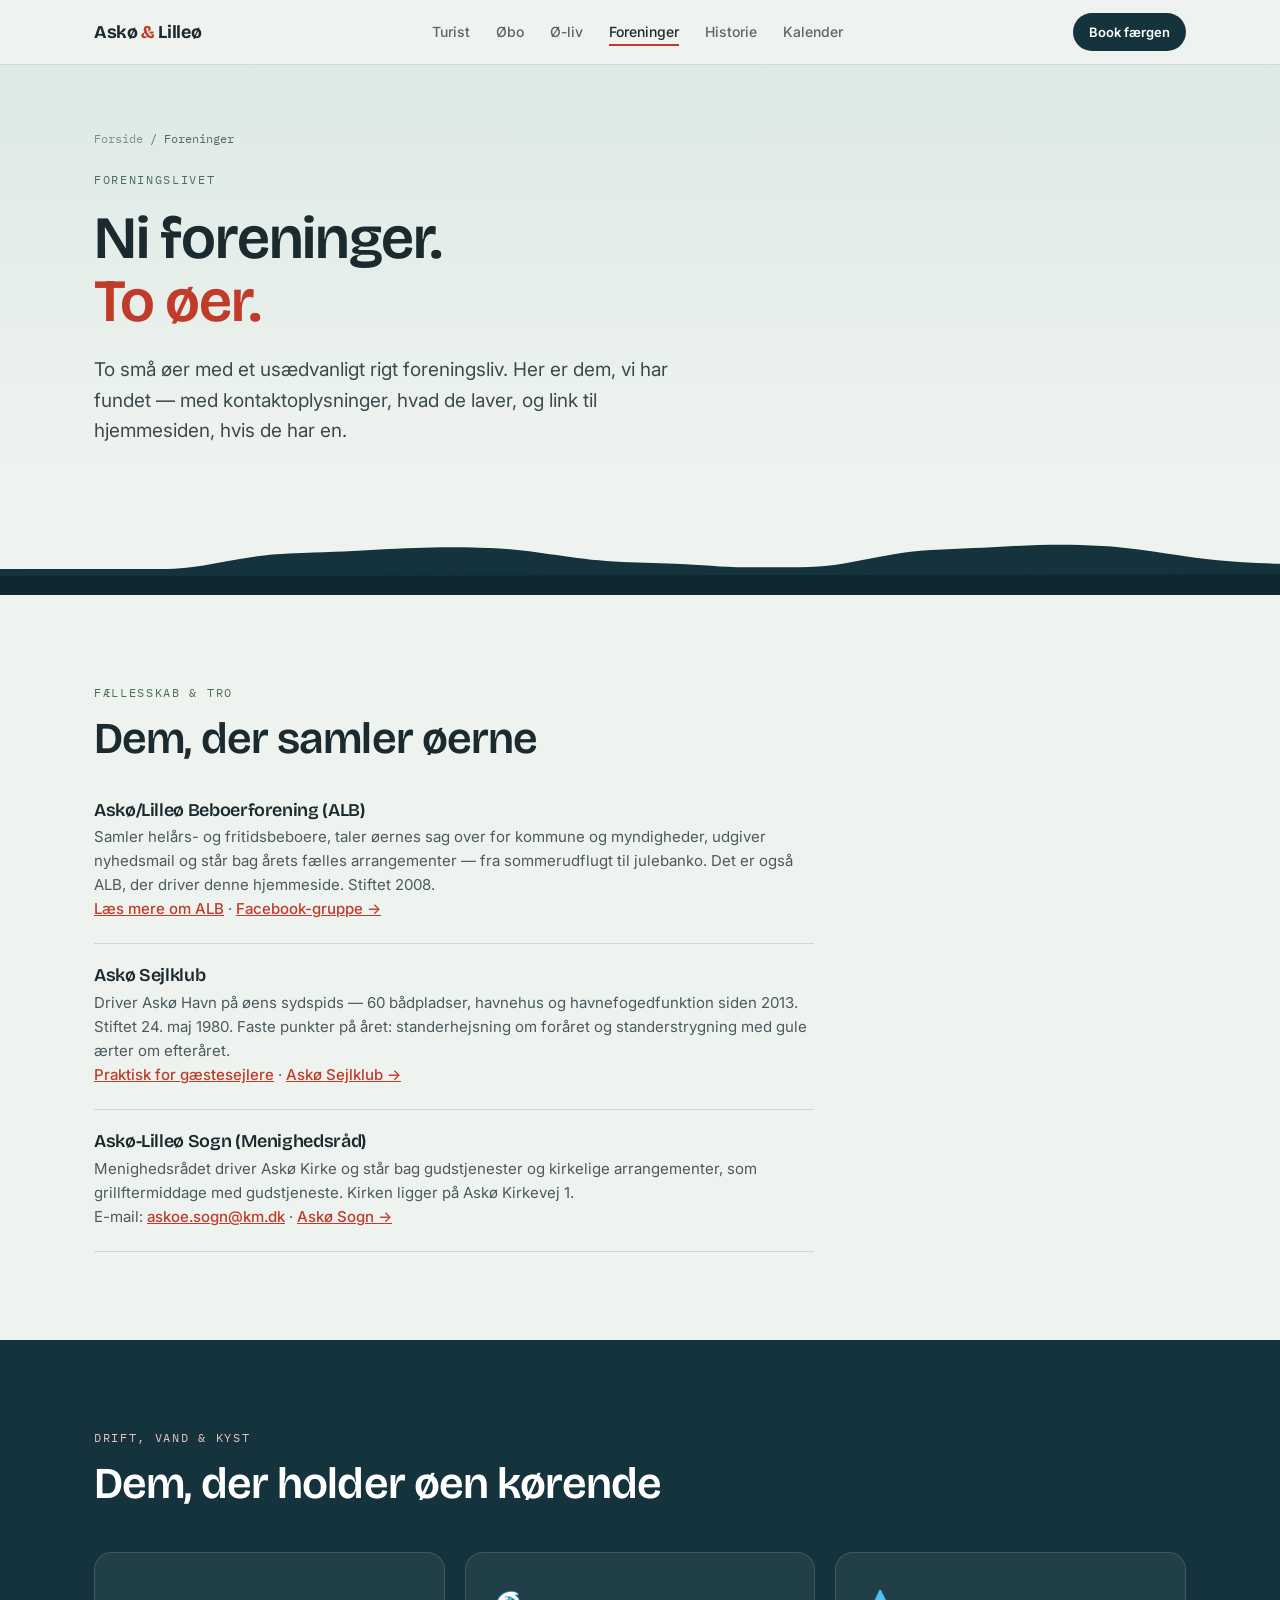
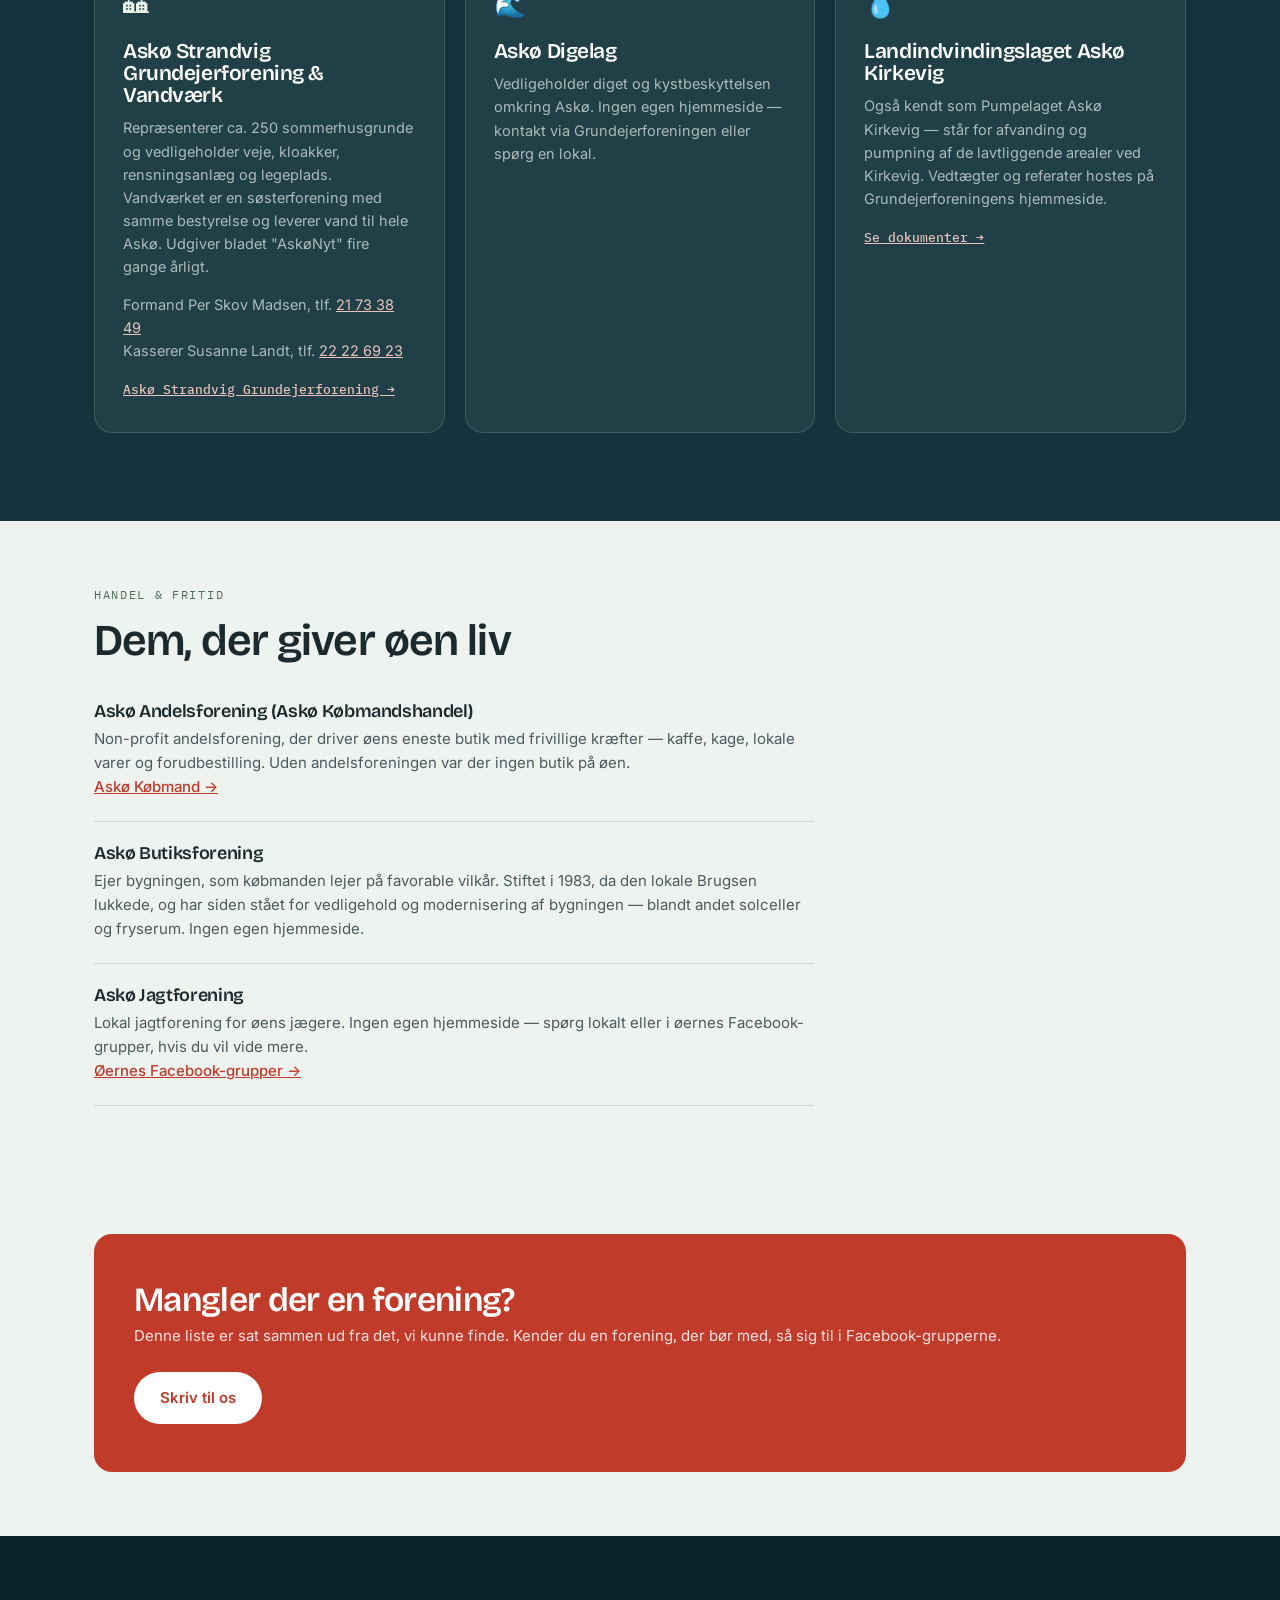
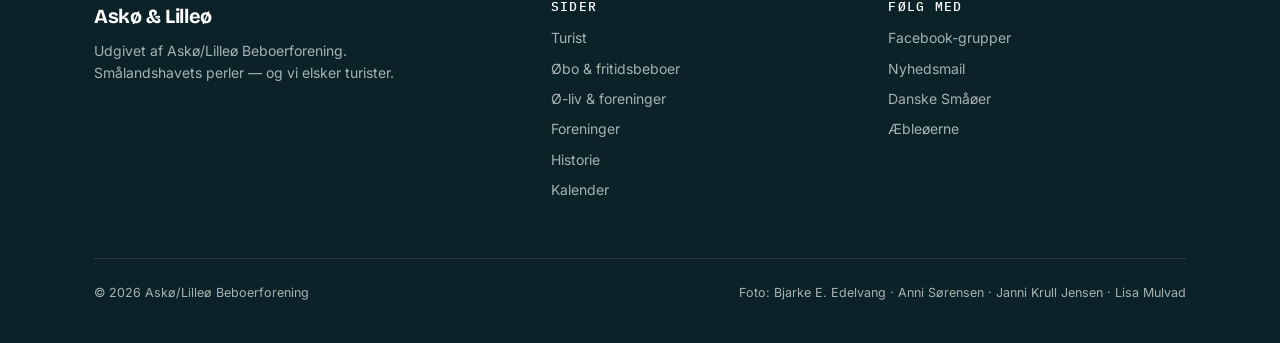
==== foreninger.html @ 1773187e "Tilføj foreningsside med alle øernes foreninger" ====
<!DOCTYPE html>
<html lang="da">
<head>
<meta charset="UTF-8">
<meta name="viewport" content="width=device-width, initial-scale=1.0">
<title>Foreninger — Askø & Lilleø</title>
<meta name="description" content="Alle foreninger på Askø og Lilleø samlet ét sted: beboerforening, sejlklub, grundejerforening, vandværk, menighedsråd, digelag, andelsforening og flere — med kontaktoplysninger og links.">
<link rel="preconnect" href="https://fonts.googleapis.com">
<link href="https://fonts.googleapis.com/css2?family=Bricolage+Grotesque:opsz,wght@12..96,300..800&family=Inter:wght@400;500;600&family=IBM+Plex+Mono:wght@400;500&display=swap" rel="stylesheet">
<link rel="stylesheet" href="styles.css">
</head>
<body>

<nav class="top">
  <div class="wrap nav-inner">
    <a class="brand" href="index.html">Askø <span>&</span> Lilleø</a>
    <button class="burger" aria-label="Menu" aria-expanded="false">☰</button>
    <ul class="nav-links">
      <li><a href="turist.html">Turist</a></li>
      <li><a href="oebo.html">Øbo</a></li>
      <li><a href="oe-liv.html">Ø-liv</a></li>
      <li><a href="foreninger.html">Foreninger</a></li>
      <li><a href="historie.html">Historie</a></li>
      <li><a href="kalender.html">Kalender</a></li>
    </ul>
    <a class="nav-cta" href="https://lolland-ferry.teambooking.dk/new-booking?lang=da-DK">Book færgen</a>
  </div>
</nav>

<header class="hero sub">
  <div class="wrap">
    <p class="brod"><a href="index.html">Forside</a> / Foreninger</p>
    <p class="eyebrow">Foreningslivet</p>
    <h1>Ni foreninger.<br><em>To øer.</em></h1>
    <p class="hero-lede">To små øer med et usædvanligt rigt foreningsliv. Her er dem, vi har fundet — med kontaktoplysninger, hvad de laver, og link til hjemmesiden, hvis de har en.</p>
  </div>
  <svg class="horizon" viewBox="0 0 1440 120" preserveAspectRatio="none" aria-hidden="true">
    <path d="M0,90 L180,90 C240,90 260,74 340,72 C420,70 460,64 540,66 C600,67 640,80 700,82 L760,84 C790,85 810,88 840,88 L900,88 C960,88 990,70 1060,68 C1130,66 1170,60 1240,64 C1300,67 1340,82 1440,84 L1440,120 L0,120 Z" fill="#14333C"/>
    <path d="M0,98 L1440,96 L1440,120 L0,120 Z" fill="#0C2229" opacity=".6"/>
  </svg>
</header>

<section>
  <div class="wrap">
    <p class="sek-label reveal">Fællesskab & tro</p>
    <h2 class="reveal">Dem, der samler øerne</h2>
    <div class="info-liste">
      <div class="info-punkt reveal">
        <h3>Askø/Lilleø Beboerforening (ALB)</h3>
        <p>Samler helårs- og fritidsbeboere, taler øernes sag over for kommune og myndigheder, udgiver nyhedsmail og står bag årets fælles arrangementer — fra sommerudflugt til julebanko. Det er også ALB, der driver denne hjemmeside. Stiftet 2008.</p>
        <p><a href="oe-liv.html">Læs mere om ALB</a> · <a href="https://www.facebook.com/groups/41350540776">Facebook-gruppe →</a></p>
      </div>
      <div class="info-punkt reveal">
        <h3>Askø Sejlklub</h3>
        <p>Driver Askø Havn på øens sydspids — 60 bådpladser, havnehus og havnefogedfunktion siden 2013. Stiftet 24. maj 1980. Faste punkter på året: standerhejsning om foråret og standerstrygning med gule ærter om efteråret.</p>
        <p><a href="turist.html#sejlere">Praktisk for gæstesejlere</a> · <a href="https://xn--ask-sejlklub-xjb.dk">Askø Sejlklub →</a></p>
      </div>
      <div class="info-punkt reveal">
        <h3>Askø-Lilleø Sogn (Menighedsråd)</h3>
        <p>Menighedsrådet driver Askø Kirke og står bag gudstjenester og kirkelige arrangementer, som grillftermiddage med gudstjeneste. Kirken ligger på Askø Kirkevej 1.</p>
        <p>E-mail: <a href="mailto:askoe.sogn@km.dk">askoe.sogn@km.dk</a> · <a href="https://sogn.dk/askoe">Askø Sogn →</a></p>
      </div>
    </div>
  </div>
</section>

<section class="moerk">
  <div class="wrap">
    <p class="sek-label reveal">Drift, vand & kyst</p>
    <h2 class="reveal">Dem, der holder øen kørende</h2>
    <div class="grid-3" style="margin-top:44px">
      <div class="kort reveal" style="background:rgba(232,240,236,.06);border-color:rgba(232,240,236,.15)">
        <span class="ikon">🏘</span>
        <h3>Askø Strandvig Grundejerforening & Vandværk</h3>
        <p style="color:rgba(232,240,236,.7)">Repræsenterer ca. 250 sommerhusgrunde og vedligeholder veje, kloakker, rensningsanlæg og legeplads. Vandværket er en søsterforening med samme bestyrelse og leverer vand til hele Askø. Udgiver bladet "AskøNyt" fire gange årligt.</p>
        <p style="color:rgba(232,240,236,.7)">Formand Per Skov Madsen, tlf. <a href="tel:+4521733849" style="color:var(--blomst)">21 73 38 49</a><br>Kasserer Susanne Landt, tlf. <a href="tel:+4522226923" style="color:var(--blomst)">22 22 69 23</a></p>
        <a class="pil" style="color:var(--blomst)" href="http://www.askoe-nyt.dk">Askø Strandvig Grundejerforening →</a>
      </div>
      <div class="kort reveal" style="background:rgba(232,240,236,.06);border-color:rgba(232,240,236,.15)">
        <span class="ikon">🌊</span>
        <h3>Askø Digelag</h3>
        <p style="color:rgba(232,240,236,.7)">Vedligeholder diget og kystbeskyttelsen omkring Askø. Ingen egen hjemmeside — kontakt via Grundejerforeningen eller spørg en lokal.</p>
      </div>
      <div class="kort reveal" style="background:rgba(232,240,236,.06);border-color:rgba(232,240,236,.15)">
        <span class="ikon">💧</span>
        <h3>Landindvindingslaget Askø Kirkevig</h3>
        <p style="color:rgba(232,240,236,.7)">Også kendt som Pumpelaget Askø Kirkevig — står for afvanding og pumpning af de lavtliggende arealer ved Kirkevig. Vedtægter og referater hostes på Grundejerforeningens hjemmeside.</p>
        <a class="pil" style="color:var(--blomst)" href="http://www.askoe-nyt.dk/landindvindingslaget-ask%C3%B8-kirkevig">Se dokumenter →</a>
      </div>
    </div>
  </div>
</section>

<section class="tight">
  <div class="wrap">
    <p class="sek-label reveal">Handel & fritid</p>
    <h2 class="reveal">Dem, der giver øen liv</h2>
    <div class="info-liste">
      <div class="info-punkt reveal">
        <h3>Askø Andelsforening (Askø Købmandshandel)</h3>
        <p>Non-profit andelsforening, der driver øens eneste butik med frivillige kræfter — kaffe, kage, lokale varer og forudbestilling. Uden andelsforeningen var der ingen butik på øen.</p>
        <p><a href="http://www.askoe-koebmand.dk">Askø Købmand →</a></p>
      </div>
      <div class="info-punkt reveal">
        <h3>Askø Butiksforening</h3>
        <p>Ejer bygningen, som købmanden lejer på favorable vilkår. Stiftet i 1983, da den lokale Brugsen lukkede, og har siden stået for vedligehold og modernisering af bygningen — blandt andet solceller og fryserum. Ingen egen hjemmeside.</p>
      </div>
      <div class="info-punkt reveal">
        <h3>Askø Jagtforening</h3>
        <p>Lokal jagtforening for øens jægere. Ingen egen hjemmeside — spørg lokalt eller i øernes Facebook-grupper, hvis du vil vide mere.</p>
        <p><a href="oe-liv.html#facebook">Øernes Facebook-grupper →</a></p>
      </div>
    </div>
  </div>
</section>

<section class="tight">
  <div class="wrap reveal">
    <div class="cta-banner">
      <div>
        <h2>Mangler der en forening?</h2>
        <p>Denne liste er sat sammen ud fra det, vi kunne finde. Kender du en forening, der bør med, så sig til i Facebook-grupperne.</p>
      </div>
      <a class="btn" href="oe-liv.html#facebook">Skriv til os</a>
    </div>
  </div>
</section>

<footer>
  <div class="wrap">
    <div class="foot-grid">
      <div>
        <a class="brand" href="index.html">Askø & Lilleø</a>
        <p>Udgivet af Askø/Lilleø Beboerforening.<br>Smålandshavets perler — og vi elsker turister.</p>
      </div>
      <div>
        <h4>Sider</h4>
        <ul>
          <li><a href="turist.html">Turist</a></li>
          <li><a href="oebo.html">Øbo & fritidsbeboer</a></li>
          <li><a href="oe-liv.html">Ø-liv & foreninger</a></li>
          <li><a href="foreninger.html">Foreninger</a></li>
          <li><a href="historie.html">Historie</a></li>
          <li><a href="kalender.html">Kalender</a></li>
        </ul>
      </div>
      <div>
        <h4>Følg med</h4>
        <ul>
          <li><a href="oe-liv.html#facebook">Facebook-grupper</a></li>
          <li><a href="oebo.html#nyhedsmail">Nyhedsmail</a></li>
          <li><a href="https://danske-smaaoer.dk">Danske Småøer</a></li>
          <li><a href="https://æbleøerne.dk">Æbleøerne</a></li>
        </ul>
      </div>
    </div>
    <div class="foot-bund">
      <span>© 2026 Askø/Lilleø Beboerforening</span>
      <span>Foto: Bjarke E. Edelvang · Anni Sørensen · Janni Krull Jensen · Lisa Mulvad</span>
    </div>
  </div>
</footer>

<script src="script.js"></script>
</body>
</html>
---- styles.css ----
:root{
  --hav:#14333C;
  --hav-dyb:#0C2229;
  --soeglas:#EFF3F0;
  --skum:#FFFFFF;
  --aeble:#C13B2A;
  --aeble-moerk:#A5301F;
  --blomst:#E9C3BC;
  --tang:#4E6E5D;
  --blaek:#1B2A2E;
  --graa:#4A5A5E;
  --linje:rgba(20,51,60,.14);
  --maxw:1140px;
  --radius:18px;
}
*{margin:0;padding:0;box-sizing:border-box}
html{scroll-behavior:smooth}
@media (prefers-reduced-motion: reduce){
  html{scroll-behavior:auto}
  *,*::before,*::after{animation:none!important;transition:none!important}
  .reveal{opacity:1!important;transform:none!important}
}
body{
  font-family:'Inter',system-ui,sans-serif;
  color:var(--blaek);
  background:var(--soeglas);
  line-height:1.6;
  font-size:16px;
  -webkit-font-smoothing:antialiased;
}
h1,h2,h3,h4{font-family:'Bricolage Grotesque',sans-serif;line-height:1.05;font-weight:600;letter-spacing:-.02em}
.mono{font-family:'IBM Plex Mono',monospace}
.wrap{max-width:var(--maxw);margin:0 auto;padding:0 24px}
a{color:inherit}
img{max-width:100%;display:block}

/* ---------- Scroll reveal ---------- */
.reveal{opacity:0;transform:translateY(18px);transition:opacity .6s ease,transform .6s ease}
.reveal.vist{opacity:1;transform:none}

/* ---------- NAV ---------- */
nav.top{
  position:sticky;top:0;z-index:50;
  background:rgba(239,243,240,.86);backdrop-filter:blur(12px);
  border-bottom:1px solid var(--linje);
}
.nav-inner{display:flex;align-items:center;justify-content:space-between;height:64px;gap:16px}
.brand{font-family:'Bricolage Grotesque';font-weight:700;font-size:18px;letter-spacing:-.02em;text-decoration:none;white-space:nowrap}
.brand span{color:var(--aeble)}
.nav-links{display:flex;gap:26px;list-style:none;font-size:14px;font-weight:500}
.nav-links a{text-decoration:none;opacity:.7;transition:opacity .15s;padding:4px 0;border-bottom:2px solid transparent}
.nav-links a:hover,.nav-links a:focus-visible{opacity:1}
.nav-links a.aktiv{opacity:1;border-bottom-color:var(--aeble)}
.nav-cta{
  font-size:13px;font-weight:600;text-decoration:none;white-space:nowrap;
  background:var(--hav);color:var(--skum);
  padding:9px 16px;border-radius:999px;transition:background .15s;
}
.nav-cta:hover{background:var(--hav-dyb)}
.burger{display:none;background:none;border:none;font-size:24px;cursor:pointer;color:var(--hav)}
@media(max-width:820px){
  .nav-links{
    display:none;position:absolute;top:64px;left:0;right:0;
    background:var(--soeglas);border-bottom:1px solid var(--linje);
    flex-direction:column;gap:0;padding:8px 24px 16px;
  }
  .nav-links.aaben{display:flex}
  .nav-links li{padding:10px 0}
  .burger{display:block}
}

/* ---------- HERO (fælles) ---------- */
header.hero{
  background:linear-gradient(180deg,#DCE9E4 0%, var(--soeglas) 75%);
  padding:80px 0 0;
  overflow:hidden;
  position:relative;
}
.eyebrow{
  font-family:'IBM Plex Mono';font-size:12px;letter-spacing:.14em;
  text-transform:uppercase;color:var(--tang);margin-bottom:18px;
}
h1{font-size:clamp(42px,6.5vw,80px);margin-bottom:22px}
h1 em{font-style:normal;color:var(--aeble)}
.hero-lede{font-size:19px;max-width:48ch;color:#3A4A4E;margin-bottom:34px}
.btn{
  display:inline-block;text-decoration:none;font-weight:600;font-size:15px;
  padding:14px 26px;border-radius:999px;transition:transform .15s, background .15s, color .15s;
}
.btn-primary{background:var(--aeble);color:#fff}
.btn-primary:hover{background:var(--aeble-moerk);transform:translateY(-1px)}
.btn-ghost{border:1.5px solid var(--hav);color:var(--hav)}
.btn-ghost:hover{background:var(--hav);color:#fff}
.hero-actions{display:flex;gap:14px;flex-wrap:wrap;margin-bottom:56px}

/* horisont-signatur */
.horizon{display:block;width:100%;margin-top:-2px}

/* undersider: kompakt hero */
header.hero.sub{padding-top:64px}
header.hero.sub h1{font-size:clamp(36px,5vw,60px)}
header.hero.sub .hero-lede{margin-bottom:44px}
.brod{font-family:'IBM Plex Mono';font-size:12px;color:var(--tang);margin-bottom:22px}
.brod a{text-decoration:none;opacity:.7}
.brod a:hover{opacity:1;text-decoration:underline}

/* ---------- SEKTIONER ---------- */
section{padding:88px 0}
section.tight{padding:64px 0}
.sek-label{
  font-family:'IBM Plex Mono';font-size:12px;letter-spacing:.14em;
  text-transform:uppercase;color:var(--tang);margin-bottom:14px;
}
h2{font-size:clamp(28px,4vw,44px);margin-bottom:16px;max-width:22ch}
.sek-lede{font-size:17px;color:#3A4A4E;max-width:62ch;margin-bottom:44px}

/* Kort-komponenter */
.grid-3{display:grid;grid-template-columns:repeat(3,1fr);gap:20px}
.grid-2{display:grid;grid-template-columns:repeat(2,1fr);gap:20px}
.grid-4{display:grid;grid-template-columns:repeat(4,1fr);gap:16px}
@media(max-width:900px){.grid-4{grid-template-columns:repeat(2,1fr)}.grid-3{grid-template-columns:1fr}.grid-2{grid-template-columns:1fr}}
@media(max-width:520px){.grid-4{grid-template-columns:1fr}}

.kort{
  background:var(--skum);border:1px solid var(--linje);border-radius:var(--radius);
  padding:30px 28px;text-decoration:none;display:block;
  transition:transform .18s, box-shadow .18s, border-color .18s;
}
a.kort:hover{transform:translateY(-4px);box-shadow:0 16px 40px rgba(20,51,60,.10);border-color:rgba(20,51,60,.25)}
.kort .ikon{font-size:26px;margin-bottom:16px;display:block}
.kort h3{font-size:21px;margin-bottom:10px}
.kort p{font-size:14.5px;color:var(--graa);margin-bottom:14px}
.kort .pil{font-family:'IBM Plex Mono';font-size:13px;color:var(--aeble);font-weight:500}

.p-kort{
  background:var(--skum);border:1px solid var(--linje);border-radius:14px;
  padding:22px 20px;text-decoration:none;transition:border-color .15s;display:block;
}
.p-kort:hover{border-color:var(--hav)}
.p-kort .mono{font-size:11px;letter-spacing:.12em;text-transform:uppercase;color:var(--tang);display:block;margin-bottom:8px}
.p-kort strong{font-size:15px;display:block;margin-bottom:4px;font-family:'Bricolage Grotesque'}
.p-kort span{font-size:13px;color:#5A6A6E}

/* Mørk sektion */
.moerk{background:var(--hav);color:#E8F0EC}
.moerk .sek-label{color:var(--blomst)}
.moerk h2,.moerk h3{color:#fff}
.moerk .sek-lede{color:rgba(232,240,236,.75)}

/* Årstider */
.aarstider{display:grid;grid-template-columns:repeat(4,1fr);gap:1px;background:rgba(232,240,236,.15);border-radius:16px;overflow:hidden}
.aarstid{background:var(--hav);padding:30px 24px}
.aarstid .mono{font-size:12px;letter-spacing:.12em;text-transform:uppercase;color:var(--blomst);display:block;margin-bottom:12px}
.aarstid h3{font-size:19px;margin-bottom:8px}
.aarstid p{font-size:14px;color:rgba(232,240,236,.7)}
@media(max-width:860px){.aarstider{grid-template-columns:repeat(2,1fr)}}
@media(max-width:520px){.aarstider{grid-template-columns:1fr}}

/* Færgetavle */
.ferry-board{
  background:var(--hav);color:#E8F0EC;border-radius:16px;
  padding:26px 26px 30px;box-shadow:0 20px 60px rgba(12,34,41,.25);
}
.ferry-board h3{font-size:13px;letter-spacing:.12em;text-transform:uppercase;font-family:'IBM Plex Mono';font-weight:500;opacity:.7;margin-bottom:16px;color:#E8F0EC}
.ferry-row{
  display:flex;justify-content:space-between;align-items:baseline;
  padding:10px 0;border-bottom:1px dashed rgba(232,240,236,.2);
  font-family:'IBM Plex Mono';font-size:14px;
}
.ferry-row:last-of-type{border-bottom:none}
.ferry-row .tid{font-size:17px;font-weight:500}
.ferry-note{font-size:12px;opacity:.55;margin-top:14px;font-family:'Inter'}
.ferry-board a.book{
  display:block;text-align:center;margin-top:18px;text-decoration:none;
  background:#E8F0EC;color:var(--hav);font-weight:600;font-size:14px;
  padding:12px;border-radius:10px;transition:background .15s;
}
.ferry-board a.book:hover{background:#fff}

/* Tidslinje (dagsprogram / historie) */
.tidslinje{border-left:2px solid var(--linje);margin-left:8px;padding-left:32px;max-width:640px}
.stop{position:relative;padding-bottom:36px}
.stop:last-child{padding-bottom:0}
.stop::before{
  content:"";position:absolute;left:-40px;top:6px;width:14px;height:14px;
  border-radius:50%;background:var(--soeglas);border:3px solid var(--aeble);
}
.stop .klok{font-family:'IBM Plex Mono';font-size:13px;color:var(--aeble);font-weight:500;display:block;margin-bottom:4px}
.stop h3{font-size:20px;margin-bottom:6px}
.stop p{font-size:15px;color:var(--graa);max-width:52ch}

/* Events */
.events{border-top:1px solid var(--linje)}
.event{
  display:grid;grid-template-columns:130px 1fr auto;gap:24px;align-items:baseline;
  padding:22px 0;border-bottom:1px solid var(--linje);
}
.event .dato{font-family:'IBM Plex Mono';font-size:14px;color:var(--aeble);font-weight:500}
.event h3{font-size:19px}
.event p{font-size:14px;color:#5A6A6E;margin-top:2px}
.event .sted{font-family:'IBM Plex Mono';font-size:12px;color:var(--tang);white-space:nowrap}
@media(max-width:640px){.event{grid-template-columns:1fr;gap:6px}.event .sted{display:none}}
.maaned-label{font-family:'IBM Plex Mono';font-size:12px;letter-spacing:.14em;text-transform:uppercase;color:var(--tang);margin:40px 0 4px}
.maaned-label:first-of-type{margin-top:0}

/* FAQ / info-liste */
.info-liste{max-width:720px}
.info-punkt{border-bottom:1px solid var(--linje);padding:22px 0}
.info-punkt h3{font-size:18px;margin-bottom:6px}
.info-punkt p{font-size:15px;color:var(--graa)}
.info-punkt a{color:var(--aeble);font-weight:500}

/* Kort-iframe */
.kortramme{
  border:1px solid var(--linje);border-radius:var(--radius);overflow:hidden;
  box-shadow:0 16px 50px rgba(20,51,60,.10);
}
.kortramme iframe{display:block;width:100%;height:480px;border:0}
.kort-note{font-size:13px;color:var(--graa);margin-top:12px}
.kort-note a{color:var(--aeble)}

/* Stat-strib */
.stats{display:flex;gap:0;border:1px solid var(--linje);border-radius:var(--radius);overflow:hidden;background:var(--skum);flex-wrap:wrap}
.stat{flex:1;min-width:150px;padding:26px 24px;border-right:1px solid var(--linje)}
.stat:last-child{border-right:none}
.stat .tal{font-family:'Bricolage Grotesque';font-size:32px;font-weight:700;color:var(--hav);display:block;line-height:1}
.stat .tekst{font-size:13px;color:var(--graa);margin-top:6px;display:block}

/* CTA-banner */
.cta-banner{
  background:var(--aeble);color:#fff;border-radius:var(--radius);
  padding:48px 40px;display:flex;align-items:center;justify-content:space-between;gap:24px;flex-wrap:wrap;
}
.cta-banner h2{color:#fff;margin-bottom:6px;font-size:clamp(24px,3vw,34px)}
.cta-banner p{opacity:.85;font-size:15px}
.cta-banner .btn{background:#fff;color:var(--aeble)}
.cta-banner .btn:hover{background:var(--soeglas)}

/* Footer */
footer{background:var(--hav-dyb);color:rgba(232,240,236,.7);padding:64px 0 40px;font-size:14px}
footer .brand{color:#fff;font-size:20px;display:block;margin-bottom:8px}
.foot-grid{display:grid;grid-template-columns:1.4fr 1fr 1fr;gap:40px;margin-bottom:48px}
footer h4{color:#fff;font-size:13px;letter-spacing:.1em;text-transform:uppercase;font-family:'IBM Plex Mono';font-weight:500;margin-bottom:14px}
footer ul{list-style:none}
footer li{margin-bottom:8px}
footer a{text-decoration:none;transition:color .15s}
footer a:hover{color:#fff}
.foot-bund{border-top:1px solid rgba(232,240,236,.12);padding-top:24px;font-size:12.5px;display:flex;justify-content:space-between;flex-wrap:wrap;gap:12px}
@media(max-width:760px){.foot-grid{grid-template-columns:1fr}}

:focus-visible{outline:2px solid var(--aeble);outline-offset:3px;border-radius:4px}

/* ---------- HISTORIE / TIDSLINJE ---------- */
.historie-intro{max-width:62ch}
.aera-label{
  font-family:'IBM Plex Mono';font-size:12px;letter-spacing:.14em;text-transform:uppercase;
  color:var(--tang);margin:56px 0 22px;display:flex;align-items:center;gap:12px;
}
.aera-label:first-of-type{margin-top:0}
.aera-label::after{content:"";flex:1;height:1px;background:var(--linje)}
.moerk .aera-label{color:var(--blomst)}
.moerk .aera-label::after{background:rgba(232,240,236,.18)}

.historie-scroll{position:relative}
.historie-rail{position:absolute;left:8px;top:6px;bottom:6px;width:2px;background:var(--linje);z-index:0}
.historie-rail-fyld{position:absolute;top:0;left:0;width:100%;height:0;background:var(--aeble);transition:height .08s linear}
.moerk .historie-rail{background:rgba(232,240,236,.18)}
.historie-indhold{position:relative;z-index:1}
.historie-indhold .tidslinje{border-left:none}

.aar-stop{position:relative;padding-bottom:40px;max-width:640px}
.aar-stop:last-child{padding-bottom:0}
.aar-stop::before{
  content:"";position:absolute;left:-40px;top:6px;width:14px;height:14px;
  border-radius:50%;background:var(--soeglas);border:3px solid var(--aeble);z-index:2;
}
.moerk .aar-stop::before{background:var(--hav)}
.aar-stop .aar{
  font-family:'IBM Plex Mono';font-size:20px;font-weight:500;color:var(--aeble);
  display:block;margin-bottom:6px;letter-spacing:-.01em;
}
.moerk .aar-stop .aar{color:var(--blomst)}
.aar-stop h3{font-size:20px;margin-bottom:6px}
.aar-stop p{font-size:15px;color:var(--graa);max-width:54ch}
.moerk .aar-stop p{color:rgba(232,240,236,.75)}

.aar-stop.nu{
  background:var(--skum);border:1px solid var(--linje);border-radius:14px;
  padding:24px 24px 24px 32px;margin-left:-32px;
}
.aar-stop.nu::before{left:-8px}
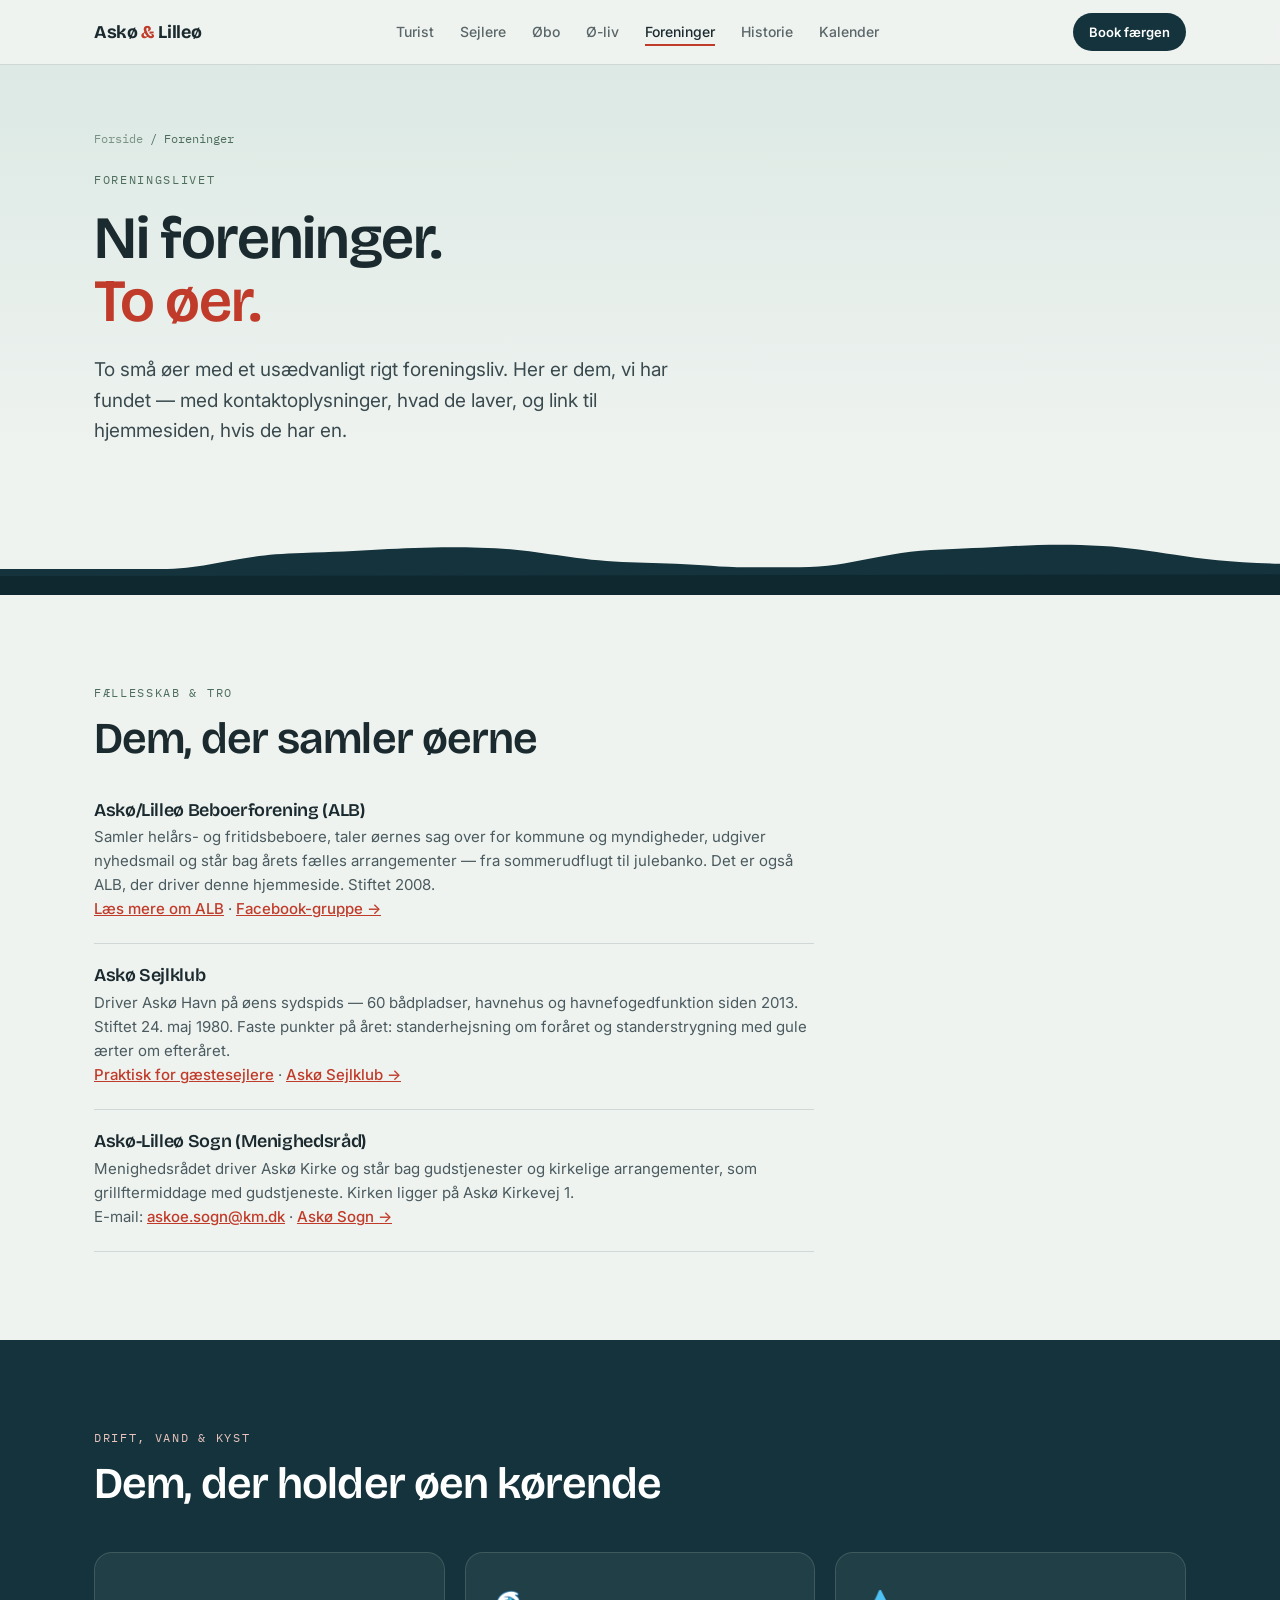
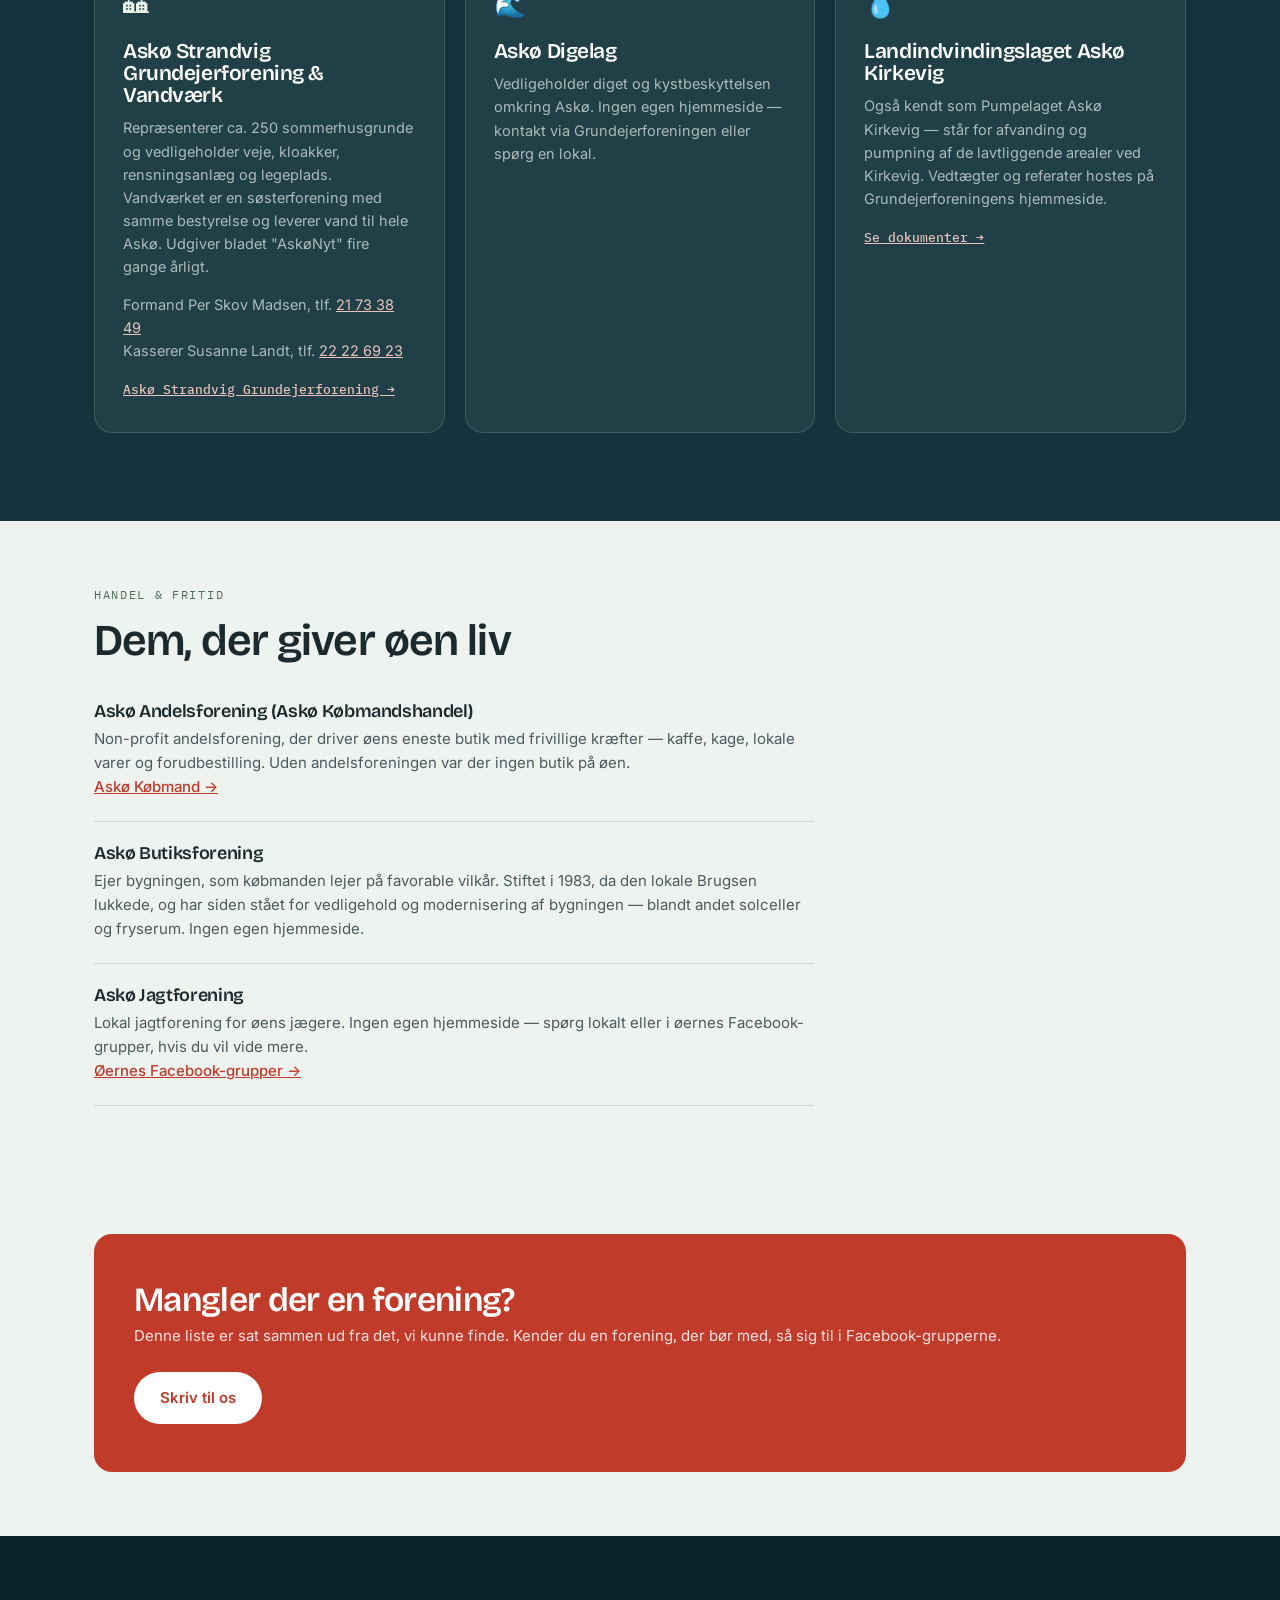
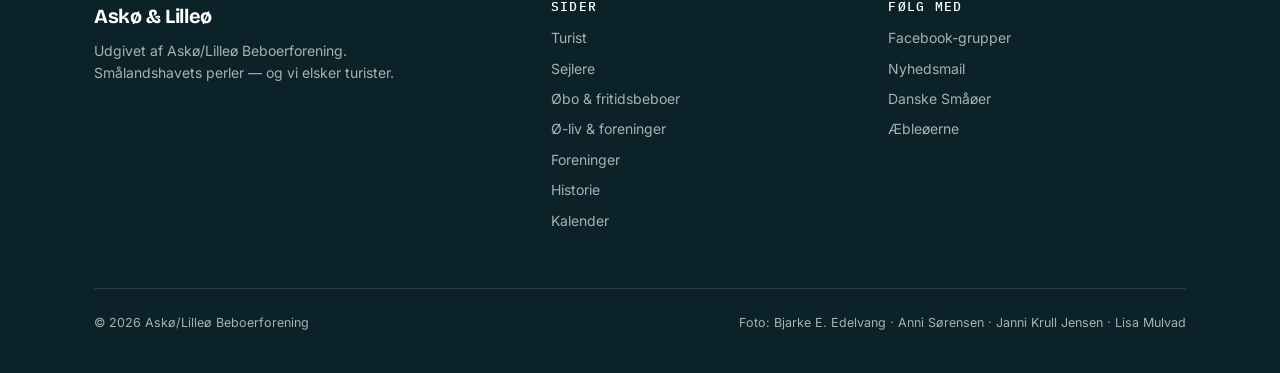
==== commit 02d156a4: "Tilføj dedikeret sejlerside med havnediagram og opdater navigation" ====
--- a/foreninger.html
+++ b/foreninger.html
@@ -17,6 +17,7 @@
     <button class="burger" aria-label="Menu" aria-expanded="false">☰</button>
     <ul class="nav-links">
       <li><a href="turist.html">Turist</a></li>
+      <li><a href="sejlere.html">Sejlere</a></li>
       <li><a href="oebo.html">Øbo</a></li>
       <li><a href="oe-liv.html">Ø-liv</a></li>
       <li><a href="foreninger.html">Foreninger</a></li>
@@ -137,6 +138,7 @@
         <h4>Sider</h4>
         <ul>
           <li><a href="turist.html">Turist</a></li>
+          <li><a href="sejlere.html">Sejlere</a></li>
           <li><a href="oebo.html">Øbo & fritidsbeboer</a></li>
           <li><a href="oe-liv.html">Ø-liv & foreninger</a></li>
           <li><a href="foreninger.html">Foreninger</a></li>
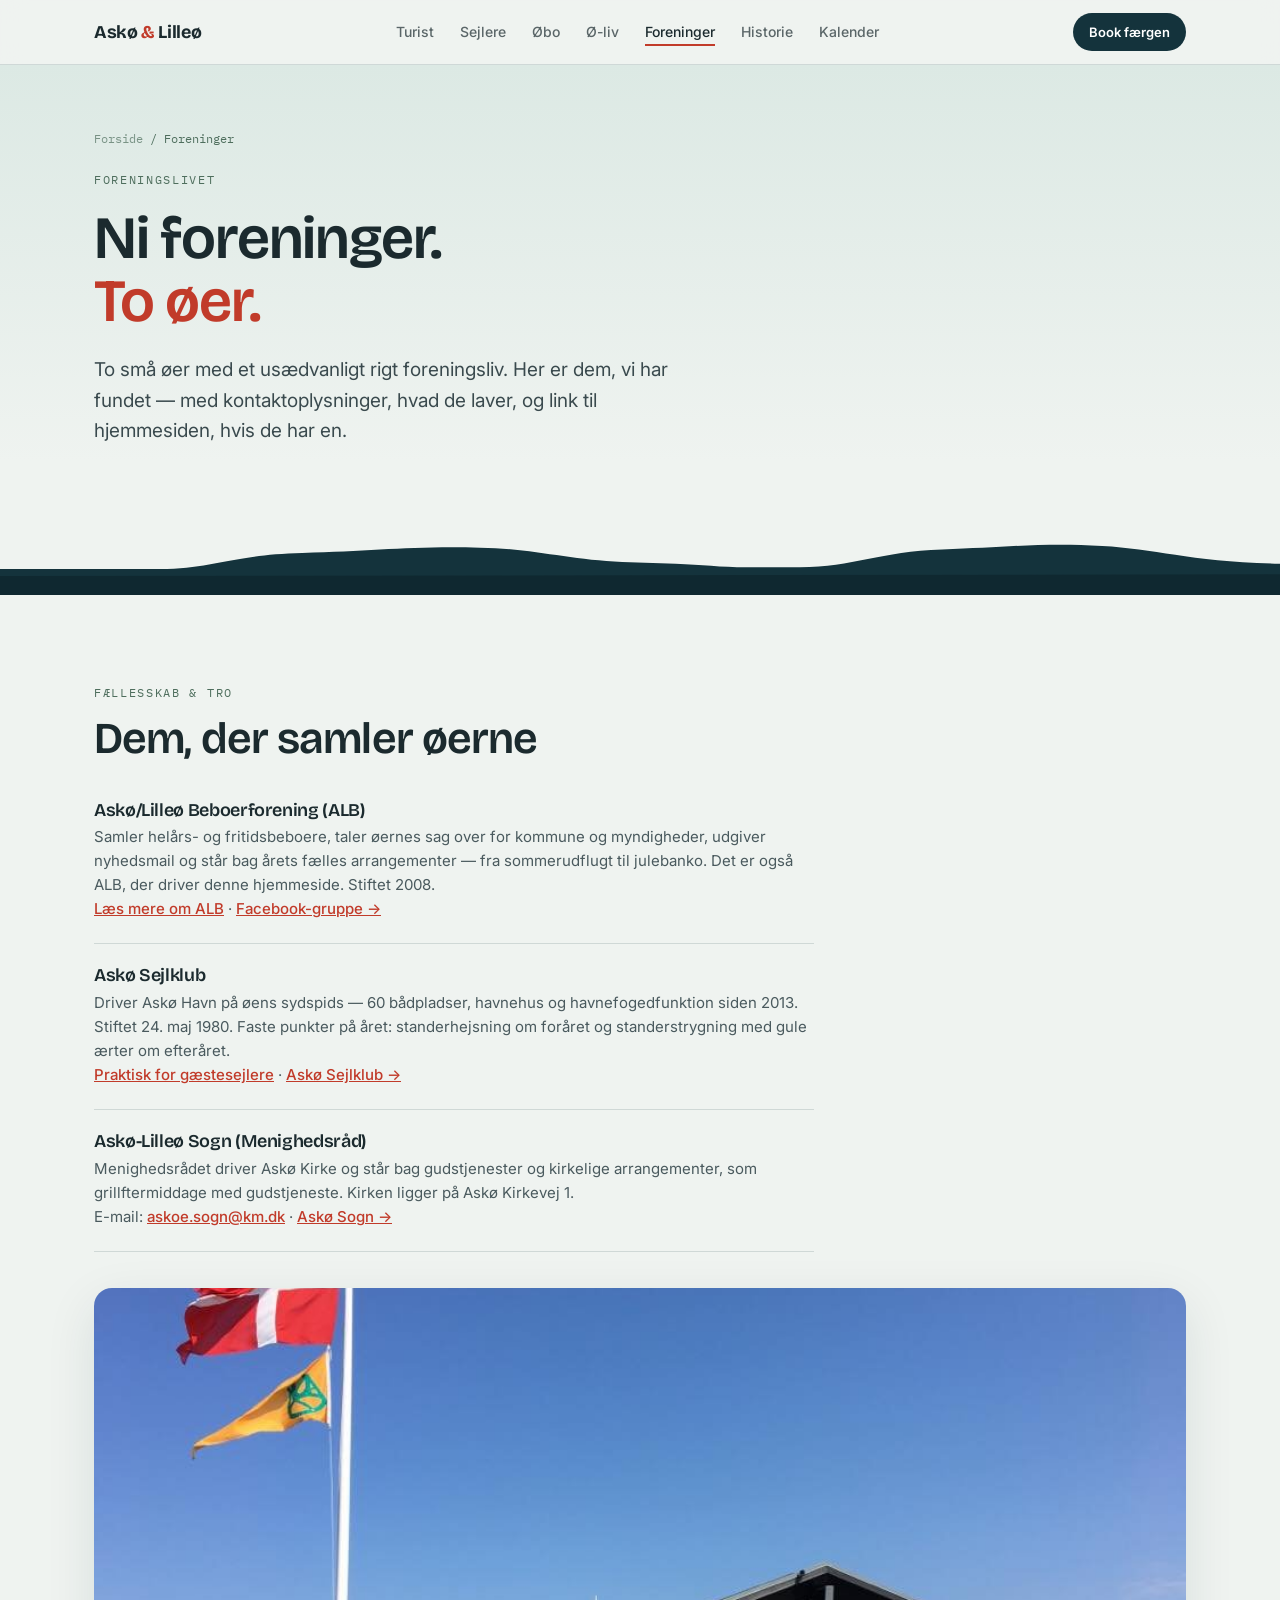
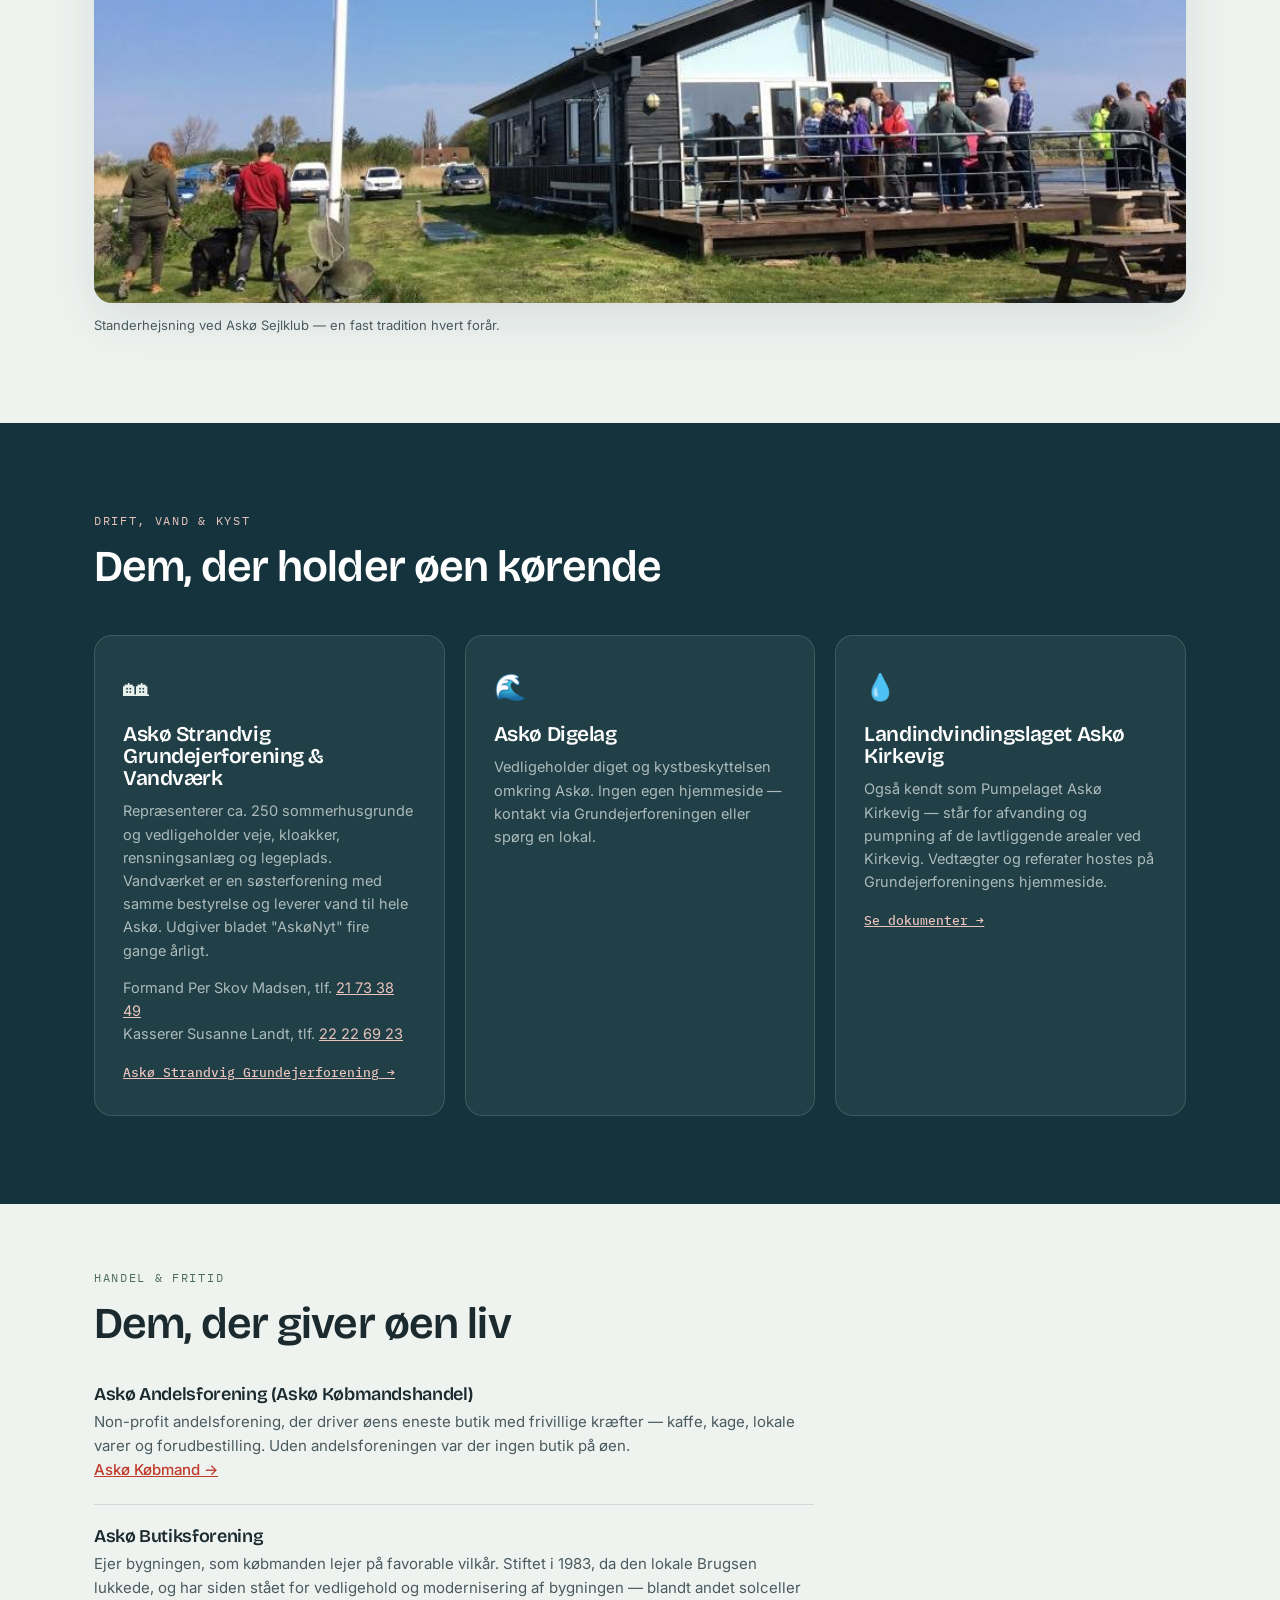
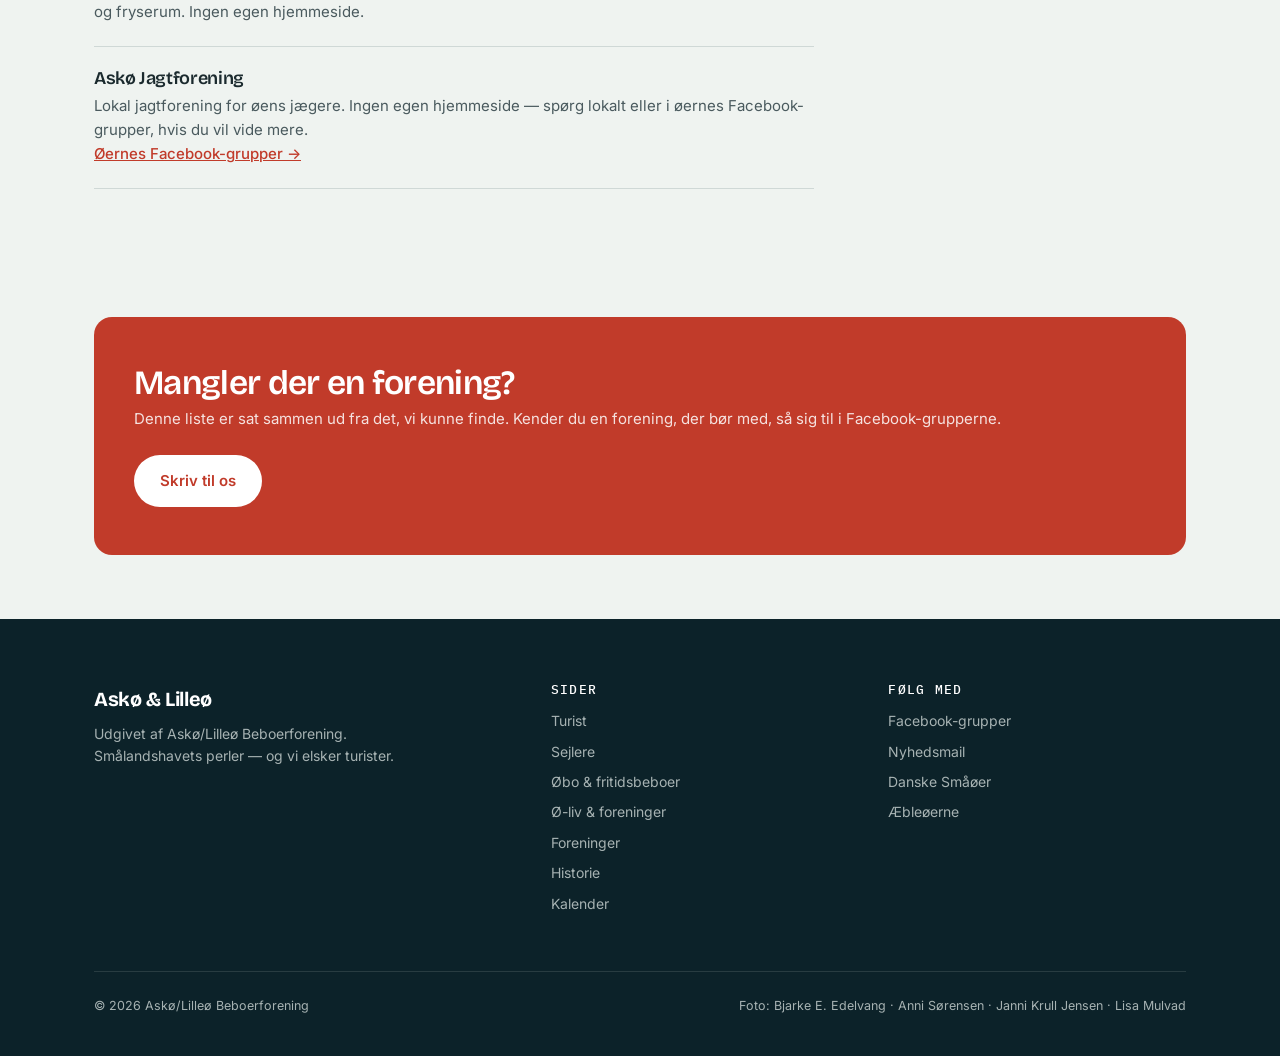
==== commit 8fdee3e9: "Tilføj billeder af havnen og ret forældet link til sejlersiden" ====
--- a/foreninger.html
+++ b/foreninger.html
@@ -54,7 +54,7 @@
       <div class="info-punkt reveal">
         <h3>Askø Sejlklub</h3>
         <p>Driver Askø Havn på øens sydspids — 60 bådpladser, havnehus og havnefogedfunktion siden 2013. Stiftet 24. maj 1980. Faste punkter på året: standerhejsning om foråret og standerstrygning med gule ærter om efteråret.</p>
-        <p><a href="turist.html#sejlere">Praktisk for gæstesejlere</a> · <a href="https://xn--ask-sejlklub-xjb.dk">Askø Sejlklub →</a></p>
+        <p><a href="sejlere.html">Praktisk for gæstesejlere</a> · <a href="https://xn--ask-sejlklub-xjb.dk">Askø Sejlklub →</a></p>
       </div>
       <div class="info-punkt reveal">
         <h3>Askø-Lilleø Sogn (Menighedsråd)</h3>
@@ -62,6 +62,10 @@
         <p>E-mail: <a href="mailto:askoe.sogn@km.dk">askoe.sogn@km.dk</a> · <a href="https://sogn.dk/askoe">Askø Sogn →</a></p>
       </div>
     </div>
+    <div class="foto-ramme reveal" style="margin-top:36px">
+      <img src="images/standerhejsning.jpg" alt="Standerhejsning ved Askø Sejlklub, med flag hejst foran havnehuset" loading="lazy">
+    </div>
+    <p class="foto-tekst reveal">Standerhejsning ved Askø Sejlklub — en fast tradition hvert forår.</p>
   </div>
 </section>
 
--- a/styles.css
+++ b/styles.css
@@ -210,6 +210,16 @@
 .info-punkt p{font-size:15px;color:var(--graa)}
 .info-punkt a{color:var(--aeble);font-weight:500}
 
+/* Foto */
+.foto-ramme{
+  border-radius:var(--radius);overflow:hidden;
+  box-shadow:0 16px 50px rgba(20,51,60,.10);
+  aspect-ratio:16/9;
+}
+.foto-ramme img{width:100%;height:100%;object-fit:cover;display:block}
+.foto-tekst{font-size:13px;color:var(--graa);margin-top:12px}
+.moerk .foto-tekst{color:rgba(232,240,236,.6)}
+
 /* Kort-iframe */
 .kortramme{
   border:1px solid var(--linje);border-radius:var(--radius);overflow:hidden;
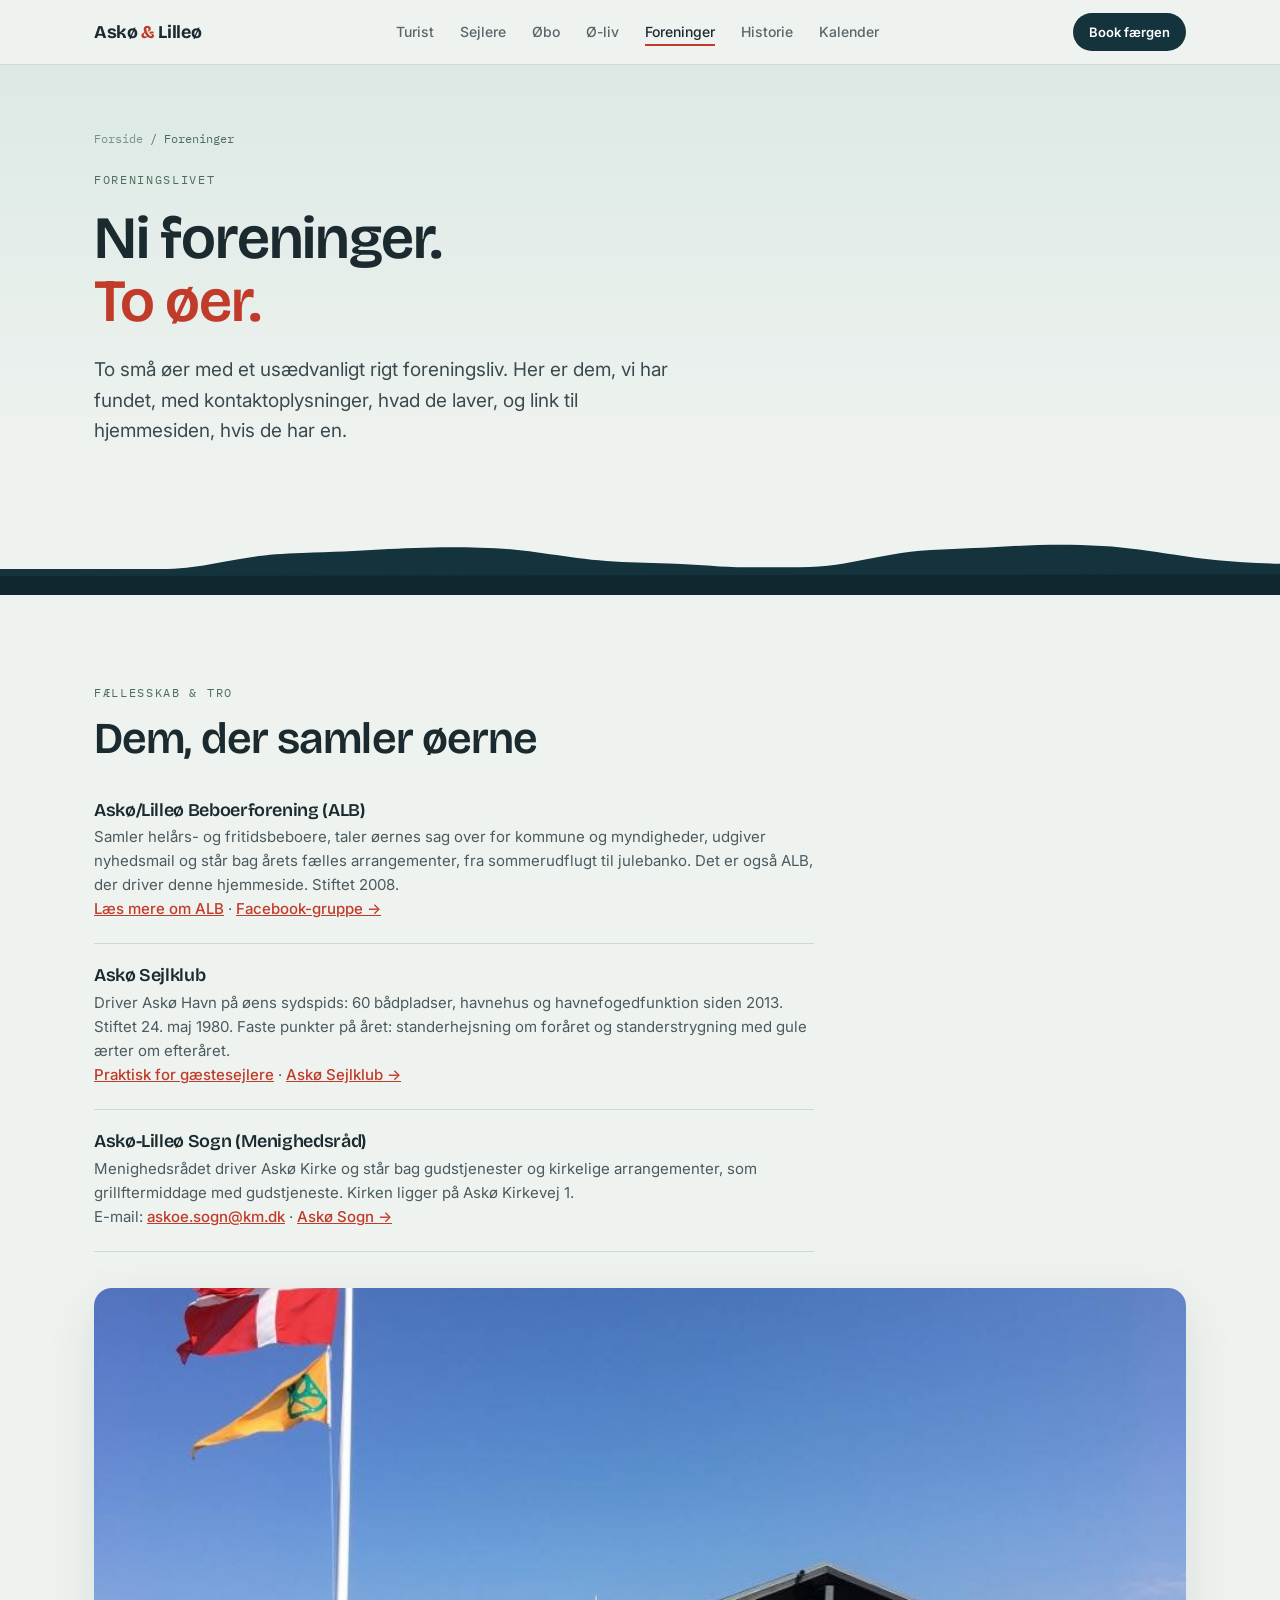
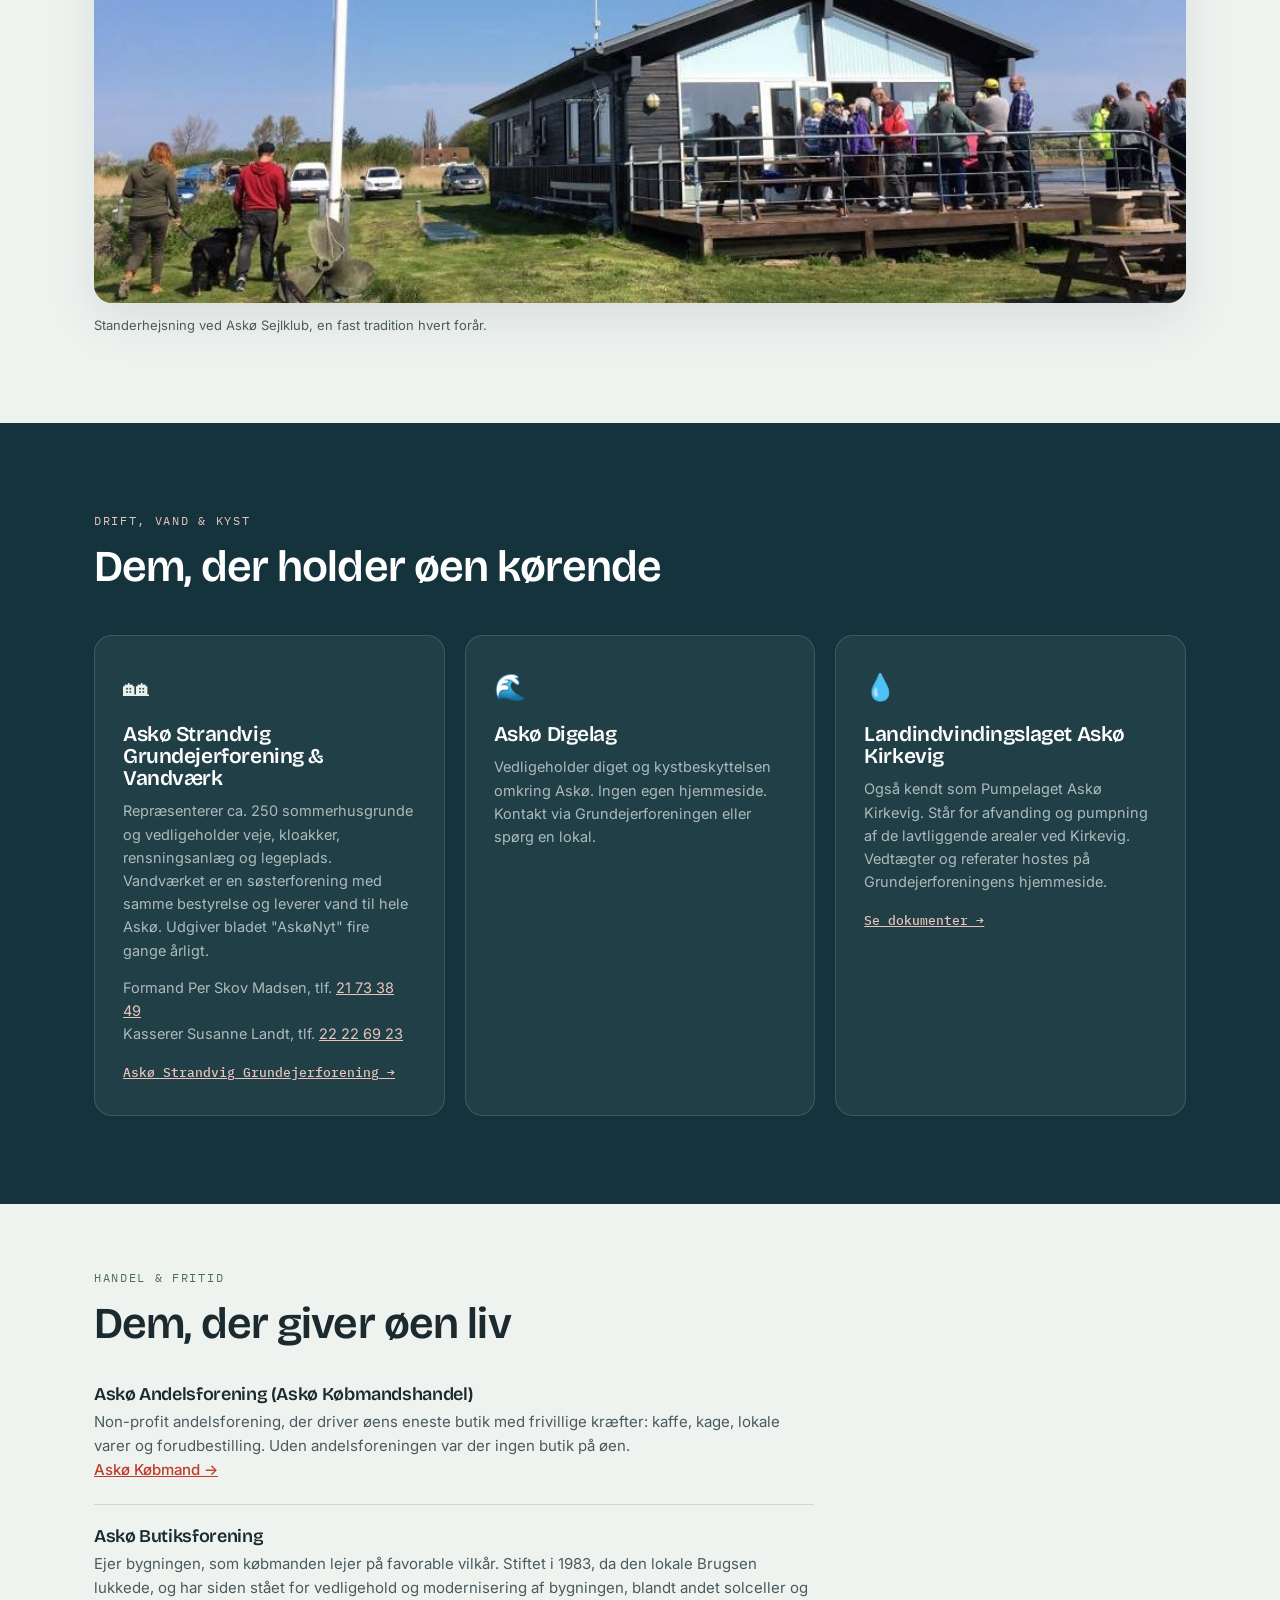
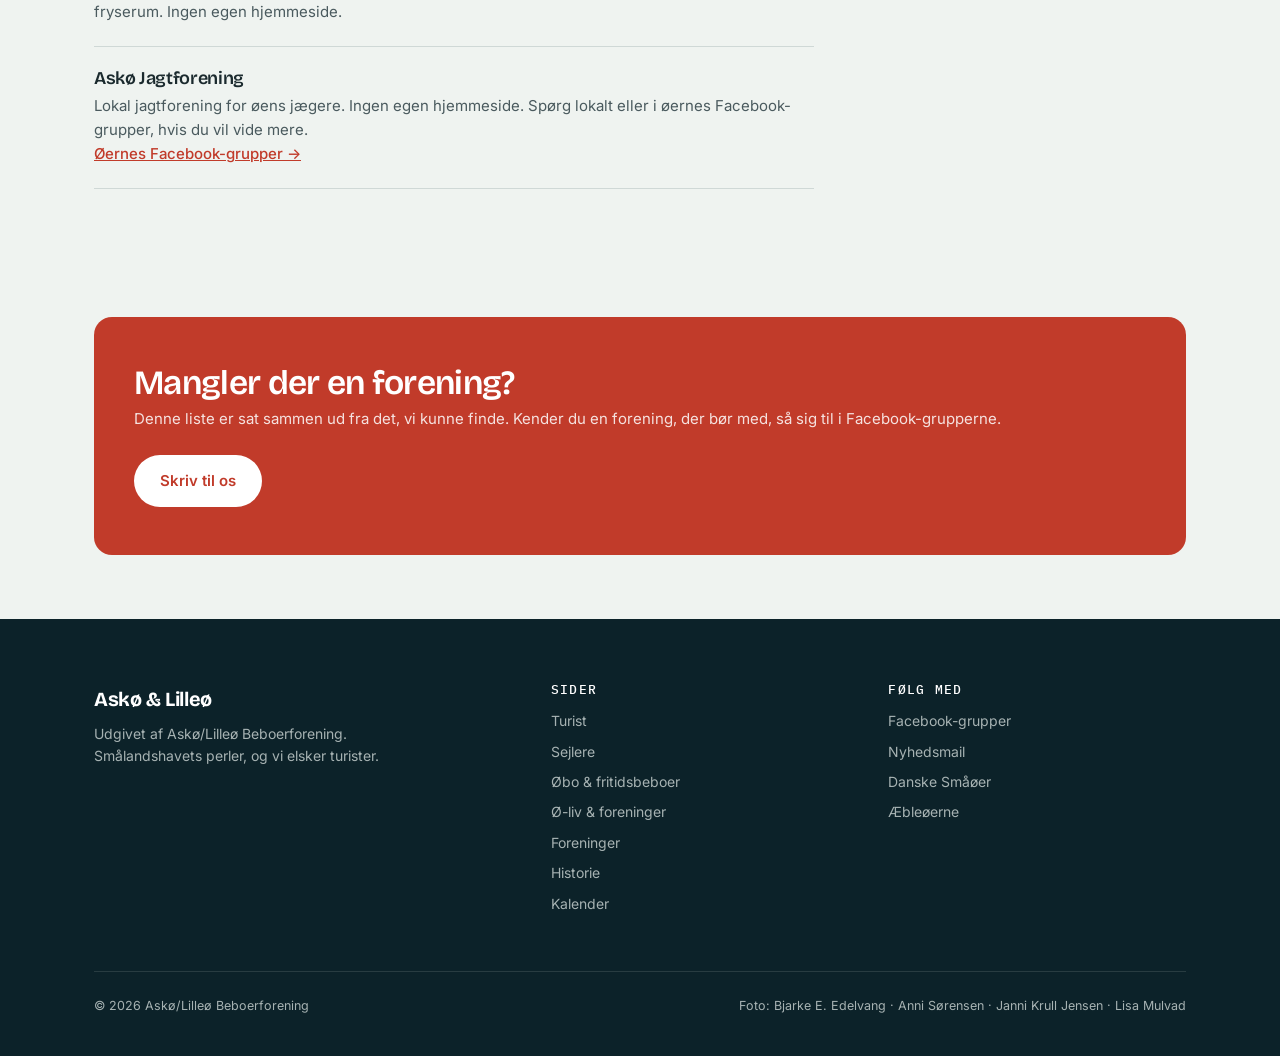
==== commit 95195737: "Ret afgangshavn til Kragenæs og fjern alle tankestreger" ====
--- a/foreninger.html
+++ b/foreninger.html
@@ -3,8 +3,8 @@
 <head>
 <meta charset="UTF-8">
 <meta name="viewport" content="width=device-width, initial-scale=1.0">
-<title>Foreninger — Askø & Lilleø</title>
-<meta name="description" content="Alle foreninger på Askø og Lilleø samlet ét sted: beboerforening, sejlklub, grundejerforening, vandværk, menighedsråd, digelag, andelsforening og flere — med kontaktoplysninger og links.">
+<title>Foreninger · Askø & Lilleø</title>
+<meta name="description" content="Alle foreninger på Askø og Lilleø samlet ét sted: beboerforening, sejlklub, grundejerforening, vandværk, menighedsråd, digelag, andelsforening og flere, med kontaktoplysninger og links.">
 <link rel="preconnect" href="https://fonts.googleapis.com">
 <link href="https://fonts.googleapis.com/css2?family=Bricolage+Grotesque:opsz,wght@12..96,300..800&family=Inter:wght@400;500;600&family=IBM+Plex+Mono:wght@400;500&display=swap" rel="stylesheet">
 <link rel="stylesheet" href="styles.css">
@@ -33,7 +33,7 @@
     <p class="brod"><a href="index.html">Forside</a> / Foreninger</p>
     <p class="eyebrow">Foreningslivet</p>
     <h1>Ni foreninger.<br><em>To øer.</em></h1>
-    <p class="hero-lede">To små øer med et usædvanligt rigt foreningsliv. Her er dem, vi har fundet — med kontaktoplysninger, hvad de laver, og link til hjemmesiden, hvis de har en.</p>
+    <p class="hero-lede">To små øer med et usædvanligt rigt foreningsliv. Her er dem, vi har fundet, med kontaktoplysninger, hvad de laver, og link til hjemmesiden, hvis de har en.</p>
   </div>
   <svg class="horizon" viewBox="0 0 1440 120" preserveAspectRatio="none" aria-hidden="true">
     <path d="M0,90 L180,90 C240,90 260,74 340,72 C420,70 460,64 540,66 C600,67 640,80 700,82 L760,84 C790,85 810,88 840,88 L900,88 C960,88 990,70 1060,68 C1130,66 1170,60 1240,64 C1300,67 1340,82 1440,84 L1440,120 L0,120 Z" fill="#14333C"/>
@@ -48,12 +48,12 @@
     <div class="info-liste">
       <div class="info-punkt reveal">
         <h3>Askø/Lilleø Beboerforening (ALB)</h3>
-        <p>Samler helårs- og fritidsbeboere, taler øernes sag over for kommune og myndigheder, udgiver nyhedsmail og står bag årets fælles arrangementer — fra sommerudflugt til julebanko. Det er også ALB, der driver denne hjemmeside. Stiftet 2008.</p>
+        <p>Samler helårs- og fritidsbeboere, taler øernes sag over for kommune og myndigheder, udgiver nyhedsmail og står bag årets fælles arrangementer, fra sommerudflugt til julebanko. Det er også ALB, der driver denne hjemmeside. Stiftet 2008.</p>
         <p><a href="oe-liv.html">Læs mere om ALB</a> · <a href="https://www.facebook.com/groups/41350540776">Facebook-gruppe →</a></p>
       </div>
       <div class="info-punkt reveal">
         <h3>Askø Sejlklub</h3>
-        <p>Driver Askø Havn på øens sydspids — 60 bådpladser, havnehus og havnefogedfunktion siden 2013. Stiftet 24. maj 1980. Faste punkter på året: standerhejsning om foråret og standerstrygning med gule ærter om efteråret.</p>
+        <p>Driver Askø Havn på øens sydspids: 60 bådpladser, havnehus og havnefogedfunktion siden 2013. Stiftet 24. maj 1980. Faste punkter på året: standerhejsning om foråret og standerstrygning med gule ærter om efteråret.</p>
         <p><a href="sejlere.html">Praktisk for gæstesejlere</a> · <a href="https://xn--ask-sejlklub-xjb.dk">Askø Sejlklub →</a></p>
       </div>
       <div class="info-punkt reveal">
@@ -65,7 +65,7 @@
     <div class="foto-ramme reveal" style="margin-top:36px">
       <img src="images/standerhejsning.jpg" alt="Standerhejsning ved Askø Sejlklub, med flag hejst foran havnehuset" loading="lazy">
     </div>
-    <p class="foto-tekst reveal">Standerhejsning ved Askø Sejlklub — en fast tradition hvert forår.</p>
+    <p class="foto-tekst reveal">Standerhejsning ved Askø Sejlklub, en fast tradition hvert forår.</p>
   </div>
 </section>
 
@@ -84,12 +84,12 @@
       <div class="kort reveal" style="background:rgba(232,240,236,.06);border-color:rgba(232,240,236,.15)">
         <span class="ikon">🌊</span>
         <h3>Askø Digelag</h3>
-        <p style="color:rgba(232,240,236,.7)">Vedligeholder diget og kystbeskyttelsen omkring Askø. Ingen egen hjemmeside — kontakt via Grundejerforeningen eller spørg en lokal.</p>
+        <p style="color:rgba(232,240,236,.7)">Vedligeholder diget og kystbeskyttelsen omkring Askø. Ingen egen hjemmeside. Kontakt via Grundejerforeningen eller spørg en lokal.</p>
       </div>
       <div class="kort reveal" style="background:rgba(232,240,236,.06);border-color:rgba(232,240,236,.15)">
         <span class="ikon">💧</span>
         <h3>Landindvindingslaget Askø Kirkevig</h3>
-        <p style="color:rgba(232,240,236,.7)">Også kendt som Pumpelaget Askø Kirkevig — står for afvanding og pumpning af de lavtliggende arealer ved Kirkevig. Vedtægter og referater hostes på Grundejerforeningens hjemmeside.</p>
+        <p style="color:rgba(232,240,236,.7)">Også kendt som Pumpelaget Askø Kirkevig. Står for afvanding og pumpning af de lavtliggende arealer ved Kirkevig. Vedtægter og referater hostes på Grundejerforeningens hjemmeside.</p>
         <a class="pil" style="color:var(--blomst)" href="http://www.askoe-nyt.dk/landindvindingslaget-ask%C3%B8-kirkevig">Se dokumenter →</a>
       </div>
     </div>
@@ -103,16 +103,16 @@
     <div class="info-liste">
       <div class="info-punkt reveal">
         <h3>Askø Andelsforening (Askø Købmandshandel)</h3>
-        <p>Non-profit andelsforening, der driver øens eneste butik med frivillige kræfter — kaffe, kage, lokale varer og forudbestilling. Uden andelsforeningen var der ingen butik på øen.</p>
+        <p>Non-profit andelsforening, der driver øens eneste butik med frivillige kræfter: kaffe, kage, lokale varer og forudbestilling. Uden andelsforeningen var der ingen butik på øen.</p>
         <p><a href="http://www.askoe-koebmand.dk">Askø Købmand →</a></p>
       </div>
       <div class="info-punkt reveal">
         <h3>Askø Butiksforening</h3>
-        <p>Ejer bygningen, som købmanden lejer på favorable vilkår. Stiftet i 1983, da den lokale Brugsen lukkede, og har siden stået for vedligehold og modernisering af bygningen — blandt andet solceller og fryserum. Ingen egen hjemmeside.</p>
+        <p>Ejer bygningen, som købmanden lejer på favorable vilkår. Stiftet i 1983, da den lokale Brugsen lukkede, og har siden stået for vedligehold og modernisering af bygningen, blandt andet solceller og fryserum. Ingen egen hjemmeside.</p>
       </div>
       <div class="info-punkt reveal">
         <h3>Askø Jagtforening</h3>
-        <p>Lokal jagtforening for øens jægere. Ingen egen hjemmeside — spørg lokalt eller i øernes Facebook-grupper, hvis du vil vide mere.</p>
+        <p>Lokal jagtforening for øens jægere. Ingen egen hjemmeside. Spørg lokalt eller i øernes Facebook-grupper, hvis du vil vide mere.</p>
         <p><a href="oe-liv.html#facebook">Øernes Facebook-grupper →</a></p>
       </div>
     </div>
@@ -136,7 +136,7 @@
     <div class="foot-grid">
       <div>
         <a class="brand" href="index.html">Askø & Lilleø</a>
-        <p>Udgivet af Askø/Lilleø Beboerforening.<br>Smålandshavets perler — og vi elsker turister.</p>
+        <p>Udgivet af Askø/Lilleø Beboerforening.<br>Smålandshavets perler, og vi elsker turister.</p>
       </div>
       <div>
         <h4>Sider</h4>
--- a/styles.css
+++ b/styles.css
@@ -220,6 +220,19 @@
 .foto-tekst{font-size:13px;color:var(--graa);margin-top:12px}
 .moerk .foto-tekst{color:rgba(232,240,236,.6)}
 
+.foto-annoteret{position:relative;border-radius:var(--radius);overflow:hidden;box-shadow:0 16px 50px rgba(20,51,60,.10);line-height:0}
+.foto-annoteret img{width:100%;display:block}
+.foto-tag{
+  position:absolute;transform:translate(-50%,-50%);
+  display:flex;align-items:center;gap:6px;
+  background:rgba(12,34,41,.82);backdrop-filter:blur(2px);
+  color:#fff;font-family:'IBM Plex Mono',monospace;font-size:12px;font-weight:500;
+  padding:6px 12px 6px 10px;border-radius:999px;white-space:nowrap;
+  box-shadow:0 4px 14px rgba(0,0,0,.25);line-height:1.2;
+}
+.foto-tag::before{content:"";width:7px;height:7px;border-radius:50%;background:var(--aeble);flex:none}
+@media(max-width:640px){.foto-tag{font-size:10px;padding:5px 9px 5px 7px}.foto-tag::before{width:5px;height:5px}}
+
 /* Kort-iframe */
 .kortramme{
   border:1px solid var(--linje);border-radius:var(--radius);overflow:hidden;
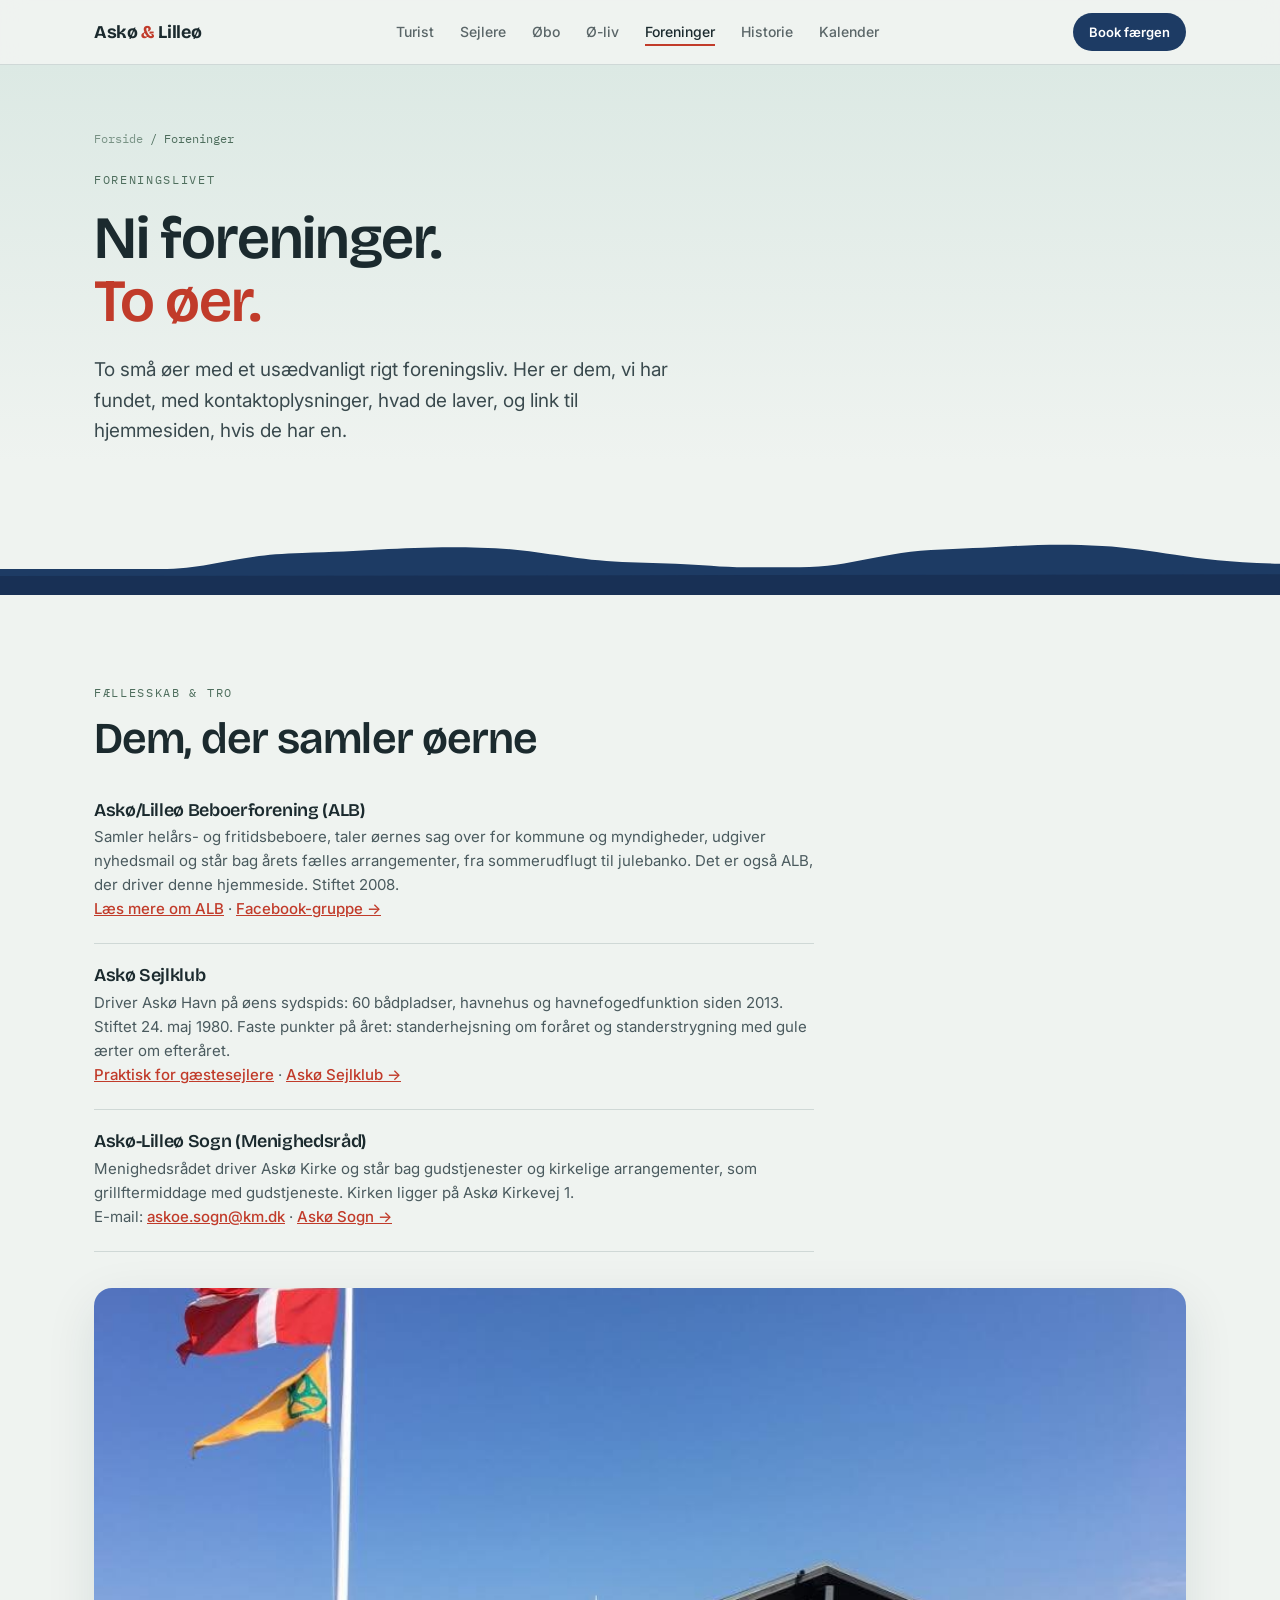
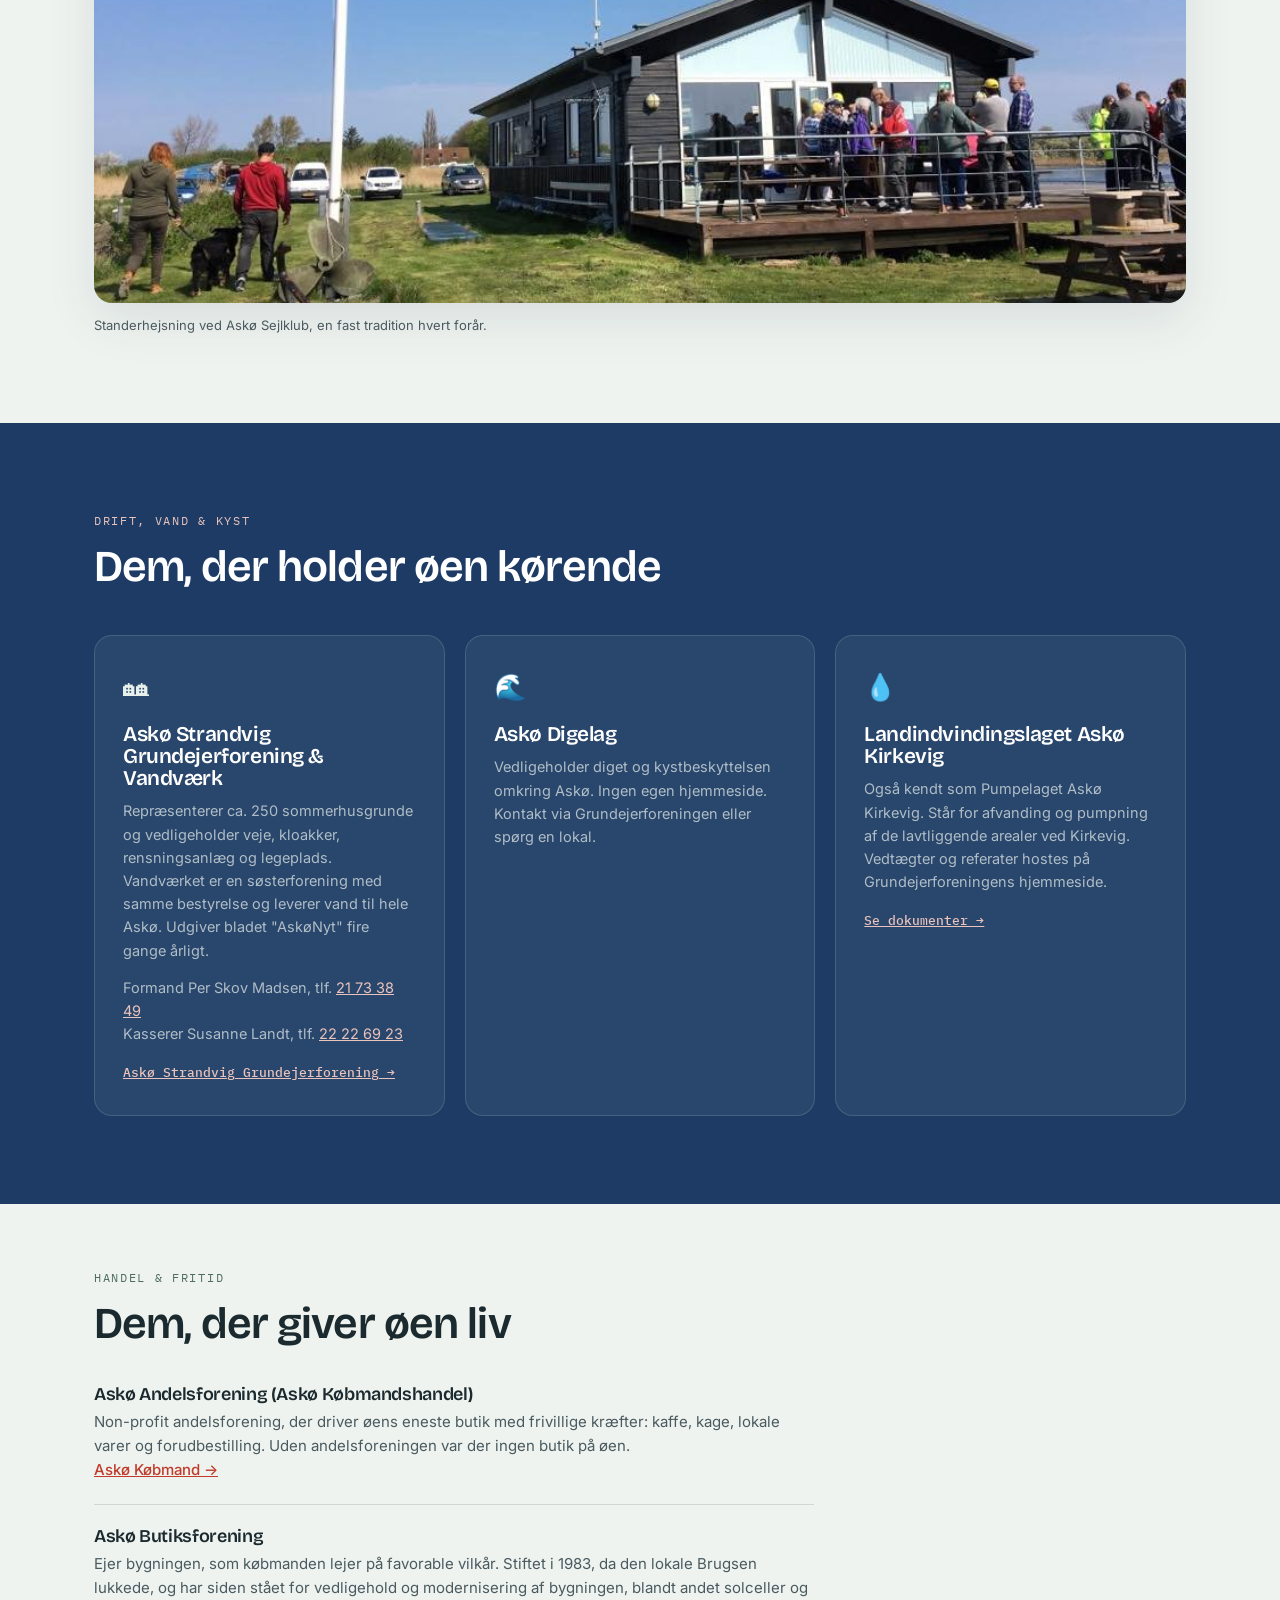
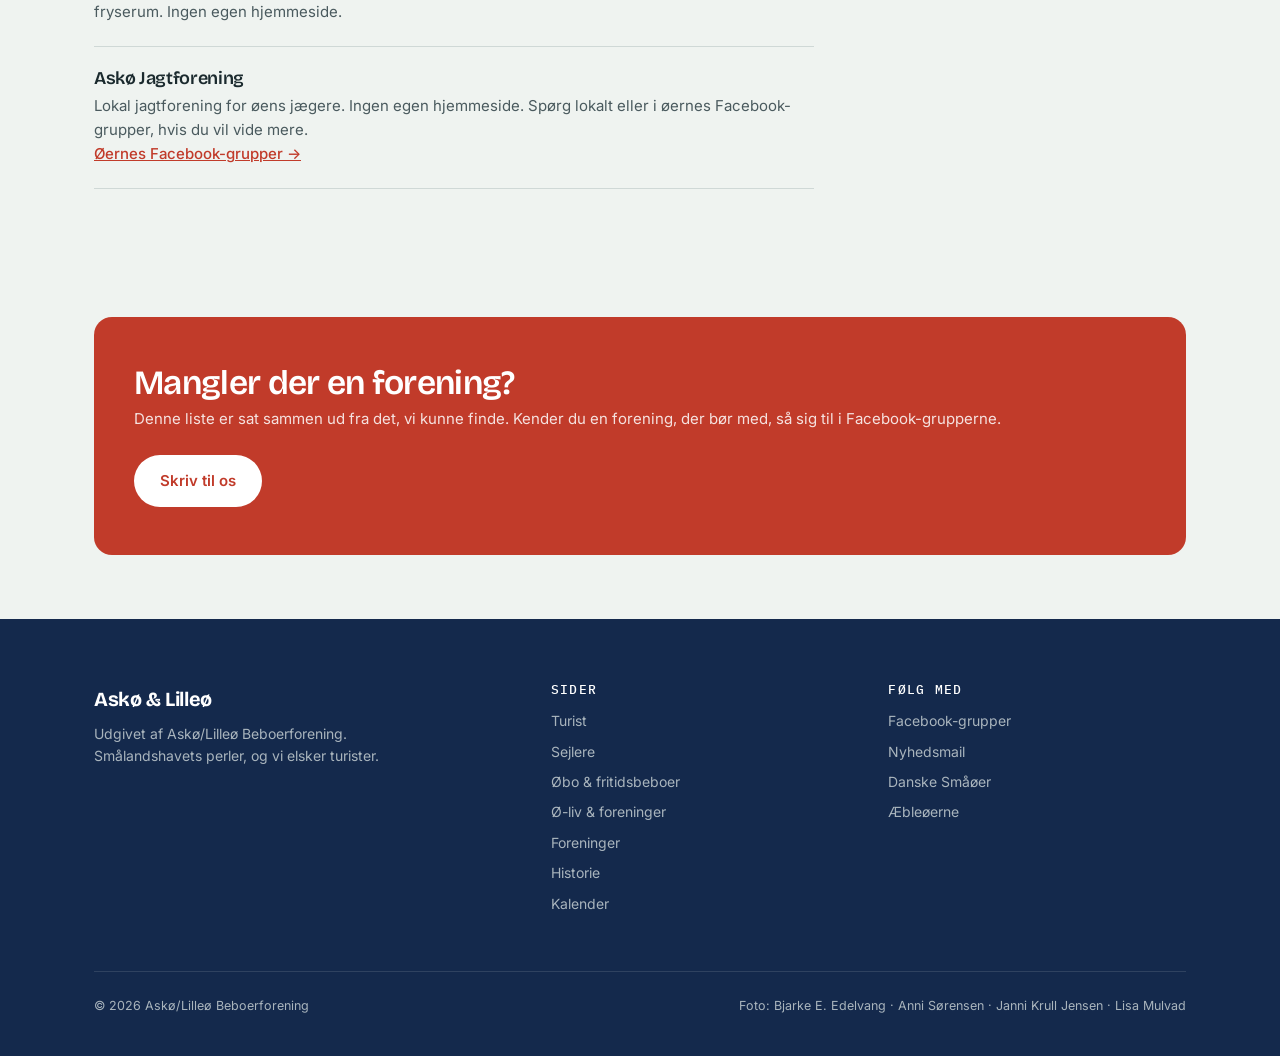
==== commit 983bef85: "Skift hele sitets mørke farve til navyblå (navy-domineret tema)" ====
--- a/foreninger.html
+++ b/foreninger.html
@@ -7,7 +7,7 @@
 <meta name="description" content="Alle foreninger på Askø og Lilleø samlet ét sted: beboerforening, sejlklub, grundejerforening, vandværk, menighedsråd, digelag, andelsforening og flere, med kontaktoplysninger og links.">
 <link rel="preconnect" href="https://fonts.googleapis.com">
 <link href="https://fonts.googleapis.com/css2?family=Bricolage+Grotesque:opsz,wght@12..96,300..800&family=Inter:wght@400;500;600&family=IBM+Plex+Mono:wght@400;500&display=swap" rel="stylesheet">
-<link rel="stylesheet" href="styles.css">
+<link rel="stylesheet" href="styles.css?v=16">
 </head>
 <body>
 
@@ -36,8 +36,8 @@
     <p class="hero-lede">To små øer med et usædvanligt rigt foreningsliv. Her er dem, vi har fundet, med kontaktoplysninger, hvad de laver, og link til hjemmesiden, hvis de har en.</p>
   </div>
   <svg class="horizon" viewBox="0 0 1440 120" preserveAspectRatio="none" aria-hidden="true">
-    <path d="M0,90 L180,90 C240,90 260,74 340,72 C420,70 460,64 540,66 C600,67 640,80 700,82 L760,84 C790,85 810,88 840,88 L900,88 C960,88 990,70 1060,68 C1130,66 1170,60 1240,64 C1300,67 1340,82 1440,84 L1440,120 L0,120 Z" fill="#14333C"/>
-    <path d="M0,98 L1440,96 L1440,120 L0,120 Z" fill="#0C2229" opacity=".6"/>
+    <path d="M0,90 L180,90 C240,90 260,74 340,72 C420,70 460,64 540,66 C600,67 640,80 700,82 L760,84 C790,85 810,88 840,88 L900,88 C960,88 990,70 1060,68 C1130,66 1170,60 1240,64 C1300,67 1340,82 1440,84 L1440,120 L0,120 Z" fill="#1D3B64"/>
+    <path d="M0,98 L1440,96 L1440,120 L0,120 Z" fill="#14294C" opacity=".6"/>
   </svg>
 </header>
 
--- a/styles.css
+++ b/styles.css
@@ -1,6 +1,6 @@
 :root{
-  --hav:#14333C;
-  --hav-dyb:#0C2229;
+  --hav:#1D3B64;
+  --hav-dyb:#14294C;
   --soeglas:#EFF3F0;
   --skum:#FFFFFF;
   --aeble:#C13B2A;
@@ -96,6 +96,30 @@
 /* horisont-signatur */
 .horizon{display:block;width:100%;margin-top:-2px}
 
+/* Hero med baggrundsfoto */
+header.hero.hero--foto{
+  background-color:#0c2229;
+  background-size:cover;
+  background-position:center 58%;
+  background-repeat:no-repeat;
+  position:relative;
+  padding-top:96px;
+}
+header.hero.hero--foto::before{
+  content:"";position:absolute;inset:0;z-index:0;
+  background:linear-gradient(180deg,rgba(8,20,25,.5) 0%,rgba(8,20,25,.28) 40%,rgba(8,20,25,.82) 100%);
+}
+header.hero.hero--foto > .wrap{position:relative;z-index:1}
+header.hero.hero--foto .horizon{position:relative;z-index:1}
+header.hero.hero--foto .brod{color:rgba(255,255,255,.75)}
+header.hero.hero--foto .brod a{color:#fff}
+header.hero.hero--foto .eyebrow{color:rgba(255,255,255,.85)}
+header.hero.hero--foto h1{color:#fff;text-shadow:0 2px 24px rgba(0,0,0,.35)}
+header.hero.hero--foto h1 em{color:#AED98C}
+header.hero.hero--foto .hero-lede{color:rgba(255,255,255,.92)}
+header.hero.hero--foto .btn-ghost{border-color:rgba(255,255,255,.9);color:#fff}
+header.hero.hero--foto .btn-ghost:hover{background:#fff;color:var(--hav)}
+
 /* undersider: kompakt hero */
 header.hero.sub{padding-top:64px}
 header.hero.sub h1{font-size:clamp(36px,5vw,60px)}
@@ -224,14 +248,59 @@
 .foto-annoteret img{width:100%;display:block}
 .foto-tag{
   position:absolute;transform:translate(-50%,-50%);
-  display:flex;align-items:center;gap:6px;
+  display:flex;align-items:center;gap:5px;
   background:rgba(12,34,41,.82);backdrop-filter:blur(2px);
-  color:#fff;font-family:'IBM Plex Mono',monospace;font-size:12px;font-weight:500;
-  padding:6px 12px 6px 10px;border-radius:999px;white-space:nowrap;
-  box-shadow:0 4px 14px rgba(0,0,0,.25);line-height:1.2;
-}
-.foto-tag::before{content:"";width:7px;height:7px;border-radius:50%;background:var(--aeble);flex:none}
-@media(max-width:640px){.foto-tag{font-size:10px;padding:5px 9px 5px 7px}.foto-tag::before{width:5px;height:5px}}
+  color:#fff;font-family:'IBM Plex Mono',monospace;font-size:9.5px;font-weight:500;
+  padding:3px 8px 3px 6px;border-radius:999px;white-space:nowrap;
+  box-shadow:0 3px 10px rgba(0,0,0,.25);line-height:1.2;
+}
+.foto-tag::before{content:"";width:5px;height:5px;border-radius:50%;background:var(--aeble);flex:none}
+@media(max-width:640px){.foto-tag{font-size:8px;padding:2px 6px 2px 5px;gap:4px}.foto-tag::before{width:4px;height:4px}}
+
+/* Klikbare labels med galleri */
+button.foto-tag{font-family:'IBM Plex Mono',monospace;cursor:pointer;border:none;-webkit-appearance:none;appearance:none}
+.foto-tag--klik{transition:background .15s, transform .12s}
+.foto-tag--klik:hover,.foto-tag--klik:focus-visible{background:var(--aeble);transform:translate(-50%,-50%) scale(1.06)}
+.foto-tag--klik .cam{width:11px;height:11px;fill:none;stroke:#fff;stroke-width:1.6;stroke-linejoin:round;flex:none;opacity:.85}
+@media(max-width:640px){.foto-tag--klik .cam{width:9px;height:9px}}
+.cam-inline{width:14px;height:14px;fill:none;stroke:var(--graa);stroke-width:1.6;stroke-linejoin:round;vertical-align:-2px;display:inline-block}
+
+/* Hint-banner over interaktivt kort */
+.kort-hint{
+  display:flex;align-items:center;gap:12px;margin-bottom:16px;
+  background:var(--aeble);color:#fff;border-radius:12px;
+  padding:13px 20px;font-size:14.5px;
+  box-shadow:0 6px 20px rgba(193,59,42,.22);
+}
+.kort-hint strong{font-family:'Bricolage Grotesque',sans-serif;font-weight:700;letter-spacing:-.01em;text-transform:uppercase;letter-spacing:.04em}
+.kort-hint-ikon{width:22px;height:22px;fill:none;stroke:#fff;stroke-width:1.7;stroke-linejoin:round;flex:none}
+@media(max-width:520px){.kort-hint{font-size:13px;padding:11px 16px;gap:10px}.kort-hint-ikon{width:19px;height:19px}}
+
+/* Lightbox */
+.lightbox{position:fixed;inset:0;z-index:100;display:flex;align-items:center;justify-content:center;
+  background:rgba(8,20,25,.92);backdrop-filter:blur(4px);padding:24px}
+.lightbox[hidden]{display:none}
+.lb-figur{margin:0;max-width:min(1100px,94vw);max-height:88vh;display:flex;flex-direction:column;align-items:center;gap:14px}
+.lb-billede{max-width:100%;max-height:80vh;width:auto;height:auto;object-fit:contain;border-radius:10px;
+  box-shadow:0 20px 60px rgba(0,0,0,.5);background:#0c2229}
+.lb-tekst{display:flex;gap:14px;align-items:baseline;color:rgba(255,255,255,.9);
+  font-family:'IBM Plex Mono',monospace;font-size:14px}
+.lb-tekst .lb-tal{color:rgba(255,255,255,.55);font-size:13px}
+.lb-luk{position:absolute;top:18px;right:22px;background:none;border:none;color:#fff;font-size:38px;line-height:1;
+  cursor:pointer;opacity:.8;transition:opacity .15s;padding:4px 10px}
+.lb-luk:hover,.lb-luk:focus-visible{opacity:1}
+.lb-pil{position:absolute;top:50%;transform:translateY(-50%);background:rgba(255,255,255,.12);border:none;color:#fff;
+  width:52px;height:52px;border-radius:50%;font-size:30px;line-height:1;cursor:pointer;transition:background .15s;
+  display:flex;align-items:center;justify-content:center}
+.lb-pil:hover,.lb-pil:focus-visible{background:rgba(255,255,255,.28)}
+.lb-forrige{left:18px}
+.lb-naeste{right:18px}
+@media(max-width:640px){
+  .lb-pil{width:42px;height:42px;font-size:24px}
+  .lb-forrige{left:8px}.lb-naeste{right:8px}
+  .lb-luk{top:10px;right:12px;font-size:32px}
+  .lightbox{padding:12px}
+}
 
 /* Kort-iframe */
 .kortramme{
@@ -312,3 +381,56 @@
   padding:24px 24px 24px 32px;margin-left:-32px;
 }
 .aar-stop.nu::before{left:-8px}
+
+/* ---------- PRISER & BETALING ---------- */
+.pris-grid{display:grid;grid-template-columns:minmax(0,1fr) minmax(0,1fr);gap:28px;align-items:start;margin-bottom:8px}
+.pris-guides{display:flex;flex-direction:column;gap:14px}
+@media(max-width:820px){.pris-grid{grid-template-columns:1fr}}
+.pris-tabel{background:var(--skum);border:1px solid var(--linje);border-radius:var(--radius);overflow:hidden;max-width:540px}
+.pris-grid .pris-tabel{max-width:none}
+.pris-grid .guide{max-width:none;margin-top:0}
+.pris-tabel table{width:100%;border-collapse:collapse}
+.pris-tabel th,.pris-tabel td{padding:14px 22px;font-size:15.5px;text-align:left}
+.pris-tabel thead th{font-family:'IBM Plex Mono',monospace;font-size:11.5px;letter-spacing:.08em;text-transform:uppercase;color:var(--tang);background:rgba(20,51,60,.045);border-bottom:1px solid var(--linje)}
+.pris-tabel tbody tr{border-bottom:1px solid var(--linje)}
+.pris-tabel tbody tr:last-child{border-bottom:none}
+.pris-tabel td:last-child,.pris-tabel th:last-child{text-align:right;white-space:nowrap}
+.pris-tabel td:last-child{font-weight:600;font-family:'Bricolage Grotesque',sans-serif;color:var(--hav)}
+
+.guide{max-width:640px;margin-top:14px;border:1px solid var(--linje);border-radius:12px;background:var(--skum);overflow:hidden}
+.guide summary{cursor:pointer;padding:15px 20px;font-family:'Bricolage Grotesque',sans-serif;font-weight:600;font-size:16px;list-style:none;display:flex;justify-content:space-between;align-items:center;gap:12px;transition:color .15s}
+.guide summary::-webkit-details-marker{display:none}
+.guide summary::after{content:"+";font-size:22px;line-height:1;color:var(--aeble);font-weight:400;flex:none}
+.guide[open] summary::after{content:"\2013"}
+.guide summary:hover,.guide summary:focus-visible{color:var(--aeble)}
+.guide-krop{padding:2px 20px 20px;font-size:15px;color:var(--graa);line-height:1.6}
+.guide-krop p{margin-bottom:10px}
+.guide-krop ol,.guide-krop ul{margin:0 0 12px;padding-left:20px}
+.guide-krop li{margin-bottom:8px}
+.guide-krop a{color:var(--aeble);font-weight:500}
+.pris-liste{list-style:none;padding-left:0!important;margin-bottom:12px}
+.pris-liste li{display:flex;justify-content:space-between;gap:16px;border-bottom:1px dashed var(--linje);padding:7px 0}
+.pris-liste li:last-child{border-bottom:none}
+.pris-liste li span{font-weight:600;font-family:'Bricolage Grotesque',sans-serif;color:var(--hav);white-space:nowrap}
+
+/* ---------- KOM I LAND (cykel + købmand) ---------- */
+.ktl-boks{background:rgba(232,240,236,.06);border:1px solid rgba(232,240,236,.15);border-radius:var(--radius);padding:32px 30px;display:flex;flex-direction:column;height:100%}
+.ktl-boks .ikon{font-size:30px;display:block;margin-bottom:14px}
+.ktl-boks h3{font-size:22px;color:#fff;margin-bottom:10px}
+.ktl-boks > p{font-size:15px;color:rgba(232,240,236,.72);margin-bottom:18px;line-height:1.6}
+.ktl-fakta{display:flex;gap:32px;margin-bottom:20px;flex-wrap:wrap}
+.ktl-fakta .tal{font-family:'Bricolage Grotesque',sans-serif;font-weight:700;font-size:24px;color:#fff;line-height:1;display:block}
+.ktl-fakta .lab{font-size:12px;color:rgba(232,240,236,.6);margin-top:5px;display:block;font-family:'IBM Plex Mono',monospace;letter-spacing:.03em}
+.ktl-note{font-size:13.5px;color:rgba(232,240,236,.55);margin-top:auto;line-height:1.55}
+.ktl-note a{color:var(--blomst)}
+.ktl-link{display:inline-block;align-self:flex-start;margin-top:auto;color:#fff;background:var(--aeble);font-family:'Bricolage Grotesque',sans-serif;font-weight:600;font-size:14px;text-decoration:none;padding:11px 22px;border-radius:999px;transition:background .15s}
+.ktl-link:hover{background:var(--aeble-moerk)}
+
+/* ---------- FACILITETER ---------- */
+.fac-grid{display:grid;grid-template-columns:repeat(3,1fr);gap:1px;background:rgba(232,240,236,.15);border:1px solid rgba(232,240,236,.15);border-radius:var(--radius);overflow:hidden;margin-top:44px}
+.fac{background:var(--hav);padding:26px 24px}
+.fac .ikon{font-size:25px;display:block;margin-bottom:12px}
+.fac h3{font-size:17px;color:#fff;margin-bottom:5px}
+.fac p{font-size:13.5px;color:rgba(232,240,236,.68);line-height:1.5}
+@media(max-width:820px){.fac-grid{grid-template-columns:repeat(2,1fr)}}
+@media(max-width:520px){.fac-grid{grid-template-columns:1fr}}
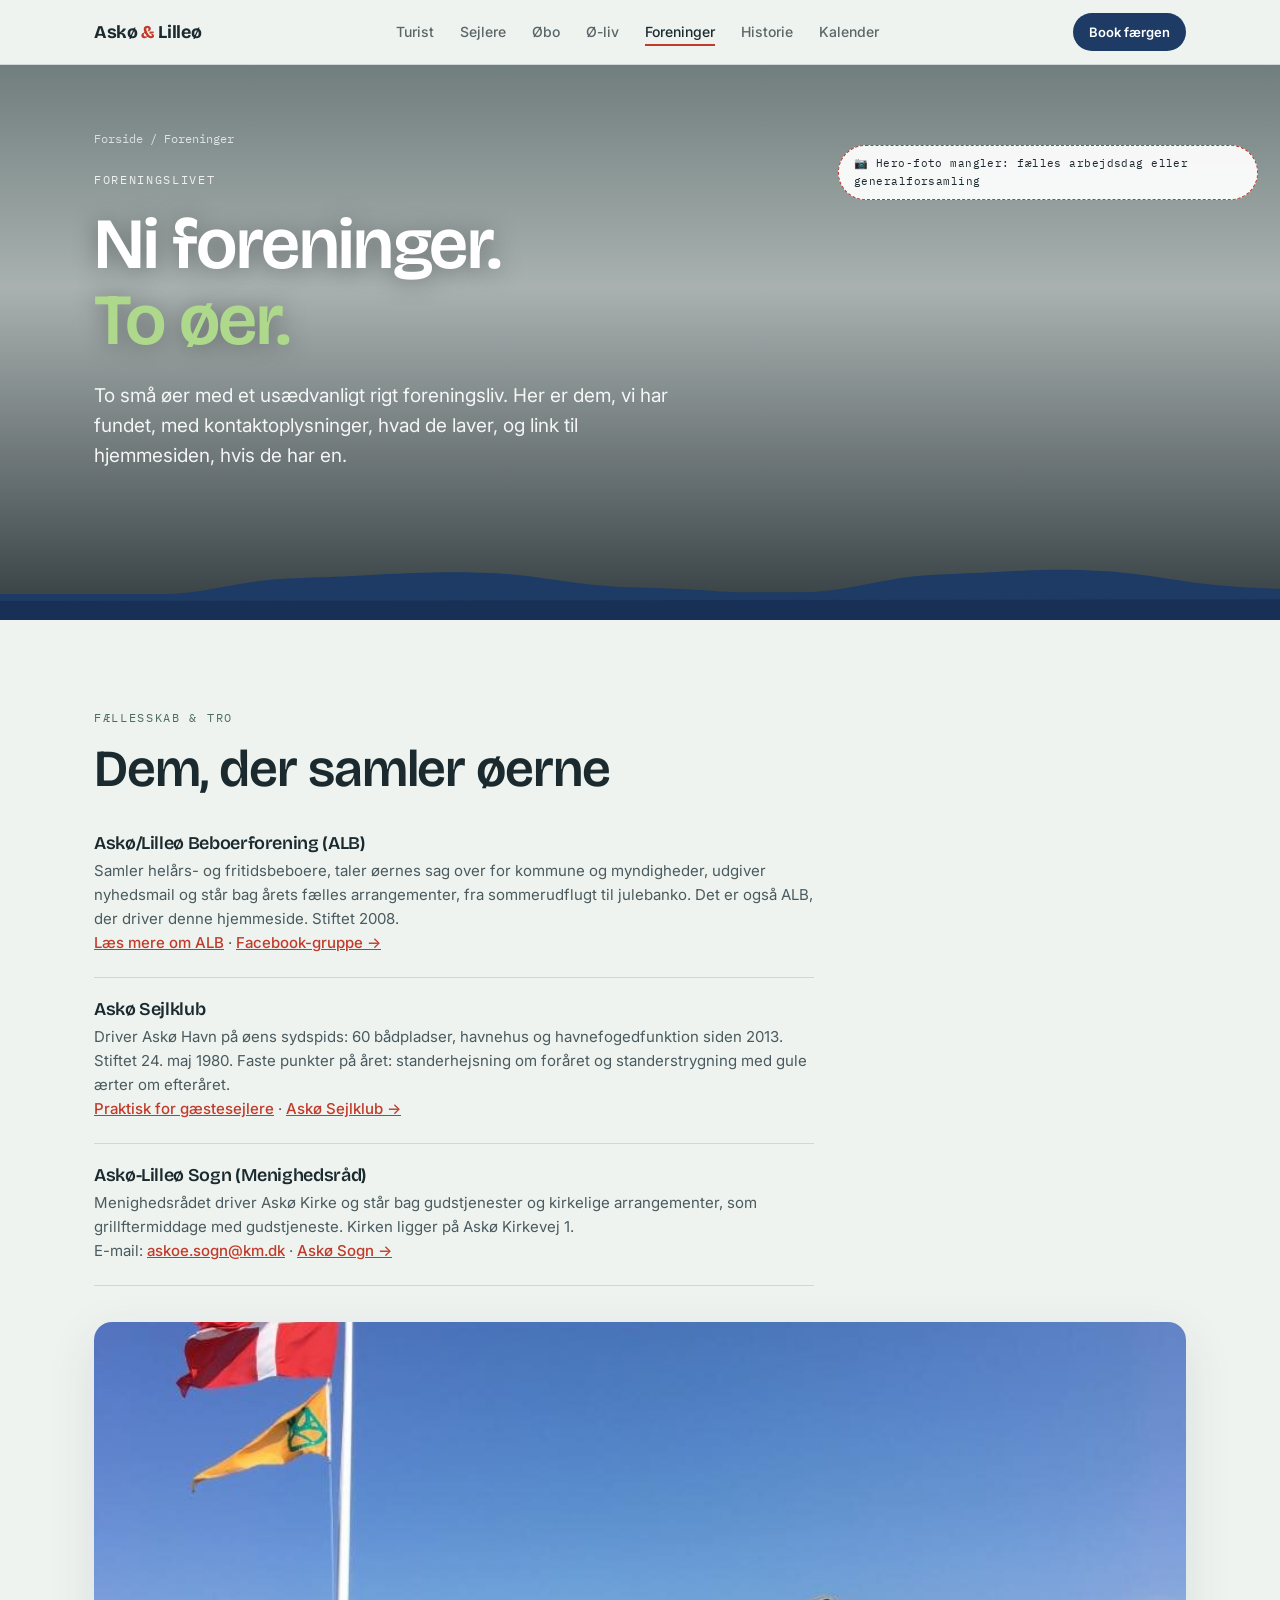
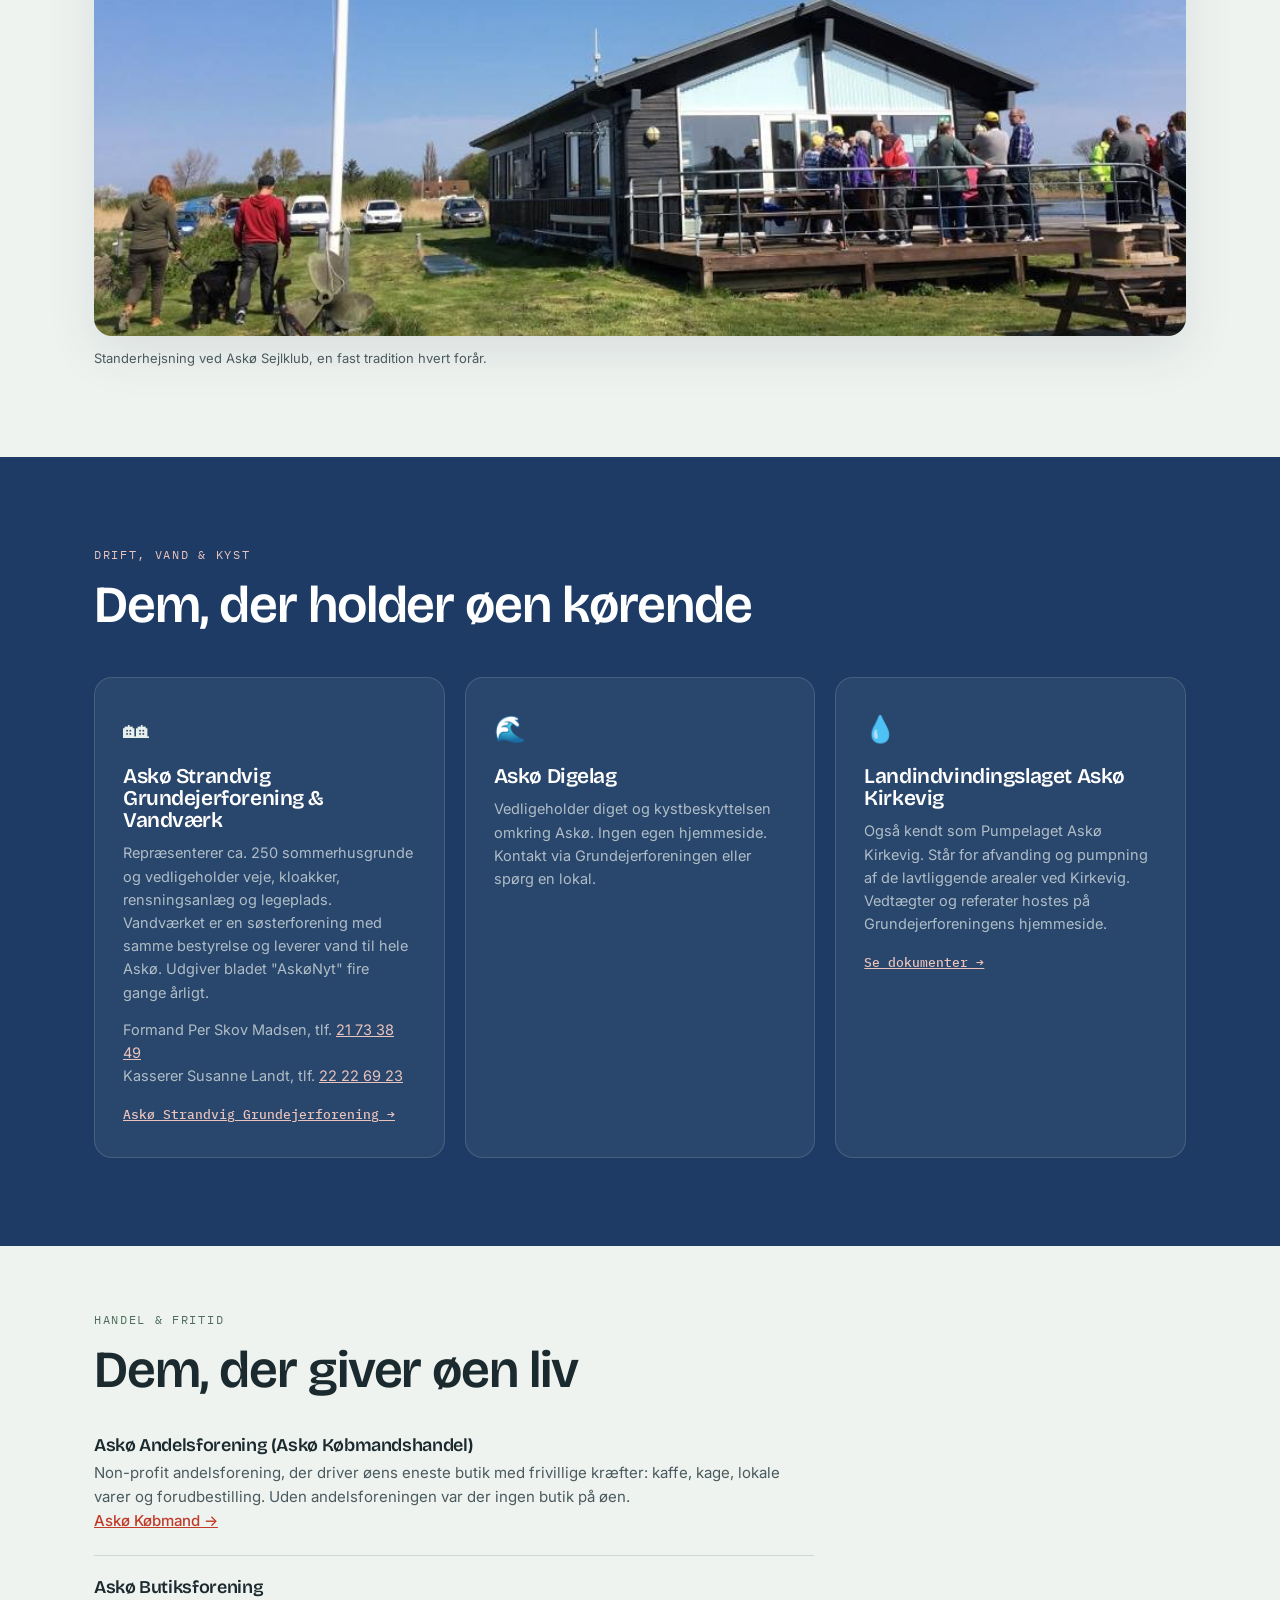
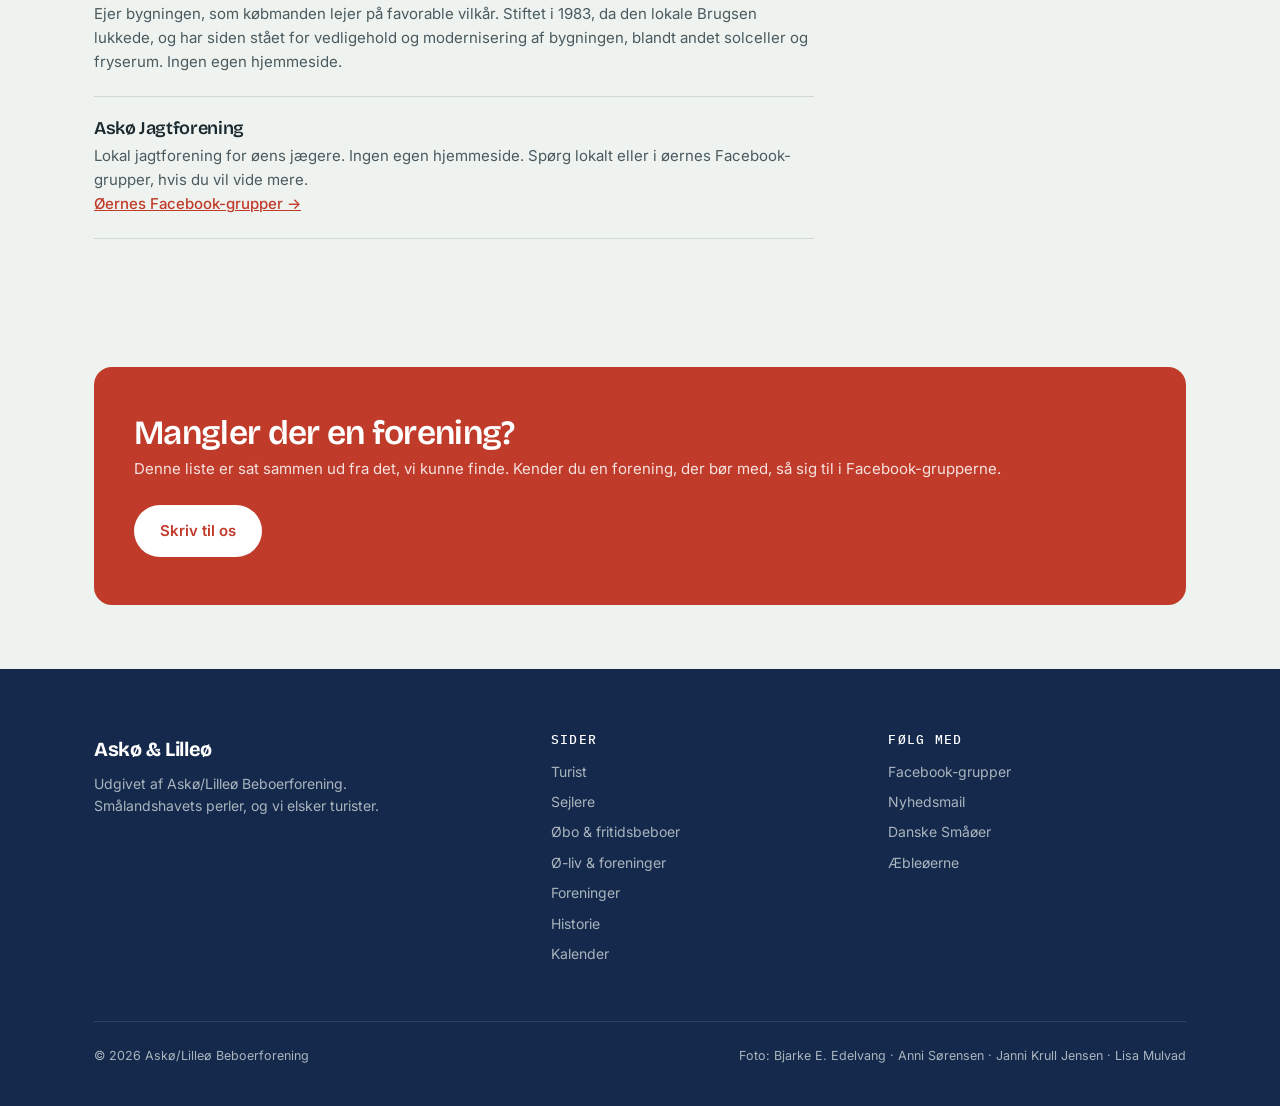
==== commit 74612396: "Stort designløft: foto-first layout med fotokort, kort-teaser og markerede foto-placeholders" ====
--- a/foreninger.html
+++ b/foreninger.html
@@ -7,7 +7,7 @@
 <meta name="description" content="Alle foreninger på Askø og Lilleø samlet ét sted: beboerforening, sejlklub, grundejerforening, vandværk, menighedsråd, digelag, andelsforening og flere, med kontaktoplysninger og links.">
 <link rel="preconnect" href="https://fonts.googleapis.com">
 <link href="https://fonts.googleapis.com/css2?family=Bricolage+Grotesque:opsz,wght@12..96,300..800&family=Inter:wght@400;500;600&family=IBM+Plex+Mono:wght@400;500&display=swap" rel="stylesheet">
-<link rel="stylesheet" href="styles.css?v=16">
+<link rel="stylesheet" href="styles.css?v=17">
 </head>
 <body>
 
@@ -28,7 +28,8 @@
   </div>
 </nav>
 
-<header class="hero sub">
+<header class="hero sub hero--foto hero--ph">
+  <span class="ph-chip">📷 Hero-foto mangler: fælles arbejdsdag eller generalforsamling</span>
   <div class="wrap">
     <p class="brod"><a href="index.html">Forside</a> / Foreninger</p>
     <p class="eyebrow">Foreningslivet</p>
--- a/styles.css
+++ b/styles.css
@@ -35,7 +35,7 @@
 img{max-width:100%;display:block}
 
 /* ---------- Scroll reveal ---------- */
-.reveal{opacity:0;transform:translateY(18px);transition:opacity .6s ease,transform .6s ease}
+.reveal{opacity:0;transform:translateY(26px);transition:opacity .85s cubic-bezier(.22,.61,.36,1),transform .85s cubic-bezier(.22,.61,.36,1)}
 .reveal.vist{opacity:1;transform:none}
 
 /* ---------- NAV ---------- */
@@ -80,7 +80,7 @@
   font-family:'IBM Plex Mono';font-size:12px;letter-spacing:.14em;
   text-transform:uppercase;color:var(--tang);margin-bottom:18px;
 }
-h1{font-size:clamp(42px,6.5vw,80px);margin-bottom:22px}
+h1{font-size:clamp(46px,7.2vw,94px);margin-bottom:22px}
 h1 em{font-style:normal;color:var(--aeble)}
 .hero-lede{font-size:19px;max-width:48ch;color:#3A4A4E;margin-bottom:34px}
 .btn{
@@ -122,7 +122,7 @@
 
 /* undersider: kompakt hero */
 header.hero.sub{padding-top:64px}
-header.hero.sub h1{font-size:clamp(36px,5vw,60px)}
+header.hero.sub h1{font-size:clamp(40px,5.8vw,72px)}
 header.hero.sub .hero-lede{margin-bottom:44px}
 .brod{font-family:'IBM Plex Mono';font-size:12px;color:var(--tang);margin-bottom:22px}
 .brod a{text-decoration:none;opacity:.7}
@@ -135,7 +135,7 @@
   font-family:'IBM Plex Mono';font-size:12px;letter-spacing:.14em;
   text-transform:uppercase;color:var(--tang);margin-bottom:14px;
 }
-h2{font-size:clamp(28px,4vw,44px);margin-bottom:16px;max-width:22ch}
+h2{font-size:clamp(30px,4.6vw,52px);margin-bottom:16px;max-width:22ch}
 .sek-lede{font-size:17px;color:#3A4A4E;max-width:62ch;margin-bottom:44px}
 
 /* Kort-komponenter */
@@ -243,6 +243,65 @@
 .foto-ramme img{width:100%;height:100%;object-fit:cover;display:block}
 .foto-tekst{font-size:13px;color:var(--graa);margin-top:12px}
 .moerk .foto-tekst{color:rgba(232,240,236,.6)}
+
+/* ---------- FOTO-PLACEHOLDER (markerer manglende billeder) ---------- */
+.ph{
+  position:relative;height:100%;min-height:180px;
+  background:repeating-linear-gradient(45deg,#E3EBE6,#E3EBE6 14px,#EDF2EE 14px,#EDF2EE 28px);
+  border:2px dashed rgba(29,59,100,.3);border-radius:var(--radius);
+  display:flex;flex-direction:column;align-items:center;justify-content:center;gap:7px;
+  text-align:center;padding:22px;
+}
+.ph .ph-ikon{font-size:26px;opacity:.65}
+.ph .ph-navn{font-family:'IBM Plex Mono',monospace;font-size:10.5px;letter-spacing:.14em;text-transform:uppercase;color:var(--aeble);font-weight:500}
+.ph .ph-note{font-size:13px;color:var(--graa);max-width:26ch;line-height:1.45}
+.ph--flad{border-radius:0;border:none;min-height:0}
+
+/* Hero-variant uden foto: gradient + markerings-chip */
+.hero--ph{background-image:linear-gradient(135deg,#1D3B64 0%,#2A4E78 55%,#3E6B95 100%)}
+.ph-chip{
+  position:absolute;top:80px;right:22px;z-index:3;
+  background:rgba(255,255,255,.93);color:var(--blaek);
+  font-family:'IBM Plex Mono',monospace;font-size:11px;letter-spacing:.04em;
+  padding:9px 15px;border-radius:999px;border:1.5px dashed var(--aeble);
+  display:flex;gap:8px;align-items:center;max-width:min(78vw,420px);
+}
+
+/* ---------- FOTO-KORT (billedbårne indgange, à la Visit Ærø) ---------- */
+.foto-kort{
+  display:flex;flex-direction:column;text-decoration:none;
+  background:var(--skum);border:1px solid var(--linje);border-radius:var(--radius);
+  overflow:hidden;transition:transform .22s ease,box-shadow .22s ease;
+}
+a.foto-kort:hover{transform:translateY(-6px);box-shadow:0 24px 52px rgba(29,59,100,.16)}
+.fk-billede{aspect-ratio:4/3;overflow:hidden;background:#DCE9E4;position:relative}
+.fk-billede img{width:100%;height:100%;object-fit:cover;display:block;transition:transform .8s cubic-bezier(.22,.61,.36,1)}
+a.foto-kort:hover .fk-billede img{transform:scale(1.06)}
+.fk-billede .ph{border-radius:0;border:none;border-bottom:2px dashed rgba(29,59,100,.2)}
+.fk-tekst{padding:22px 24px 26px;display:flex;flex-direction:column;gap:8px;flex:1}
+.fk-tekst h3{font-size:22px}
+.fk-tekst p{font-size:14.5px;color:var(--graa)}
+.fk-tekst .pil{font-family:'IBM Plex Mono',monospace;font-size:13px;color:var(--aeble);font-weight:500;margin-top:auto}
+
+/* ---------- EDITORIAL SPLIT (billede + tekst side om side) ---------- */
+.split{display:grid;grid-template-columns:1fr 1fr;gap:56px;align-items:center}
+.split-billede{border-radius:var(--radius);overflow:hidden;min-height:340px;display:flex}
+.split-billede img{width:100%;height:100%;object-fit:cover;display:block}
+.split--flip .split-billede{order:2}
+@media(max-width:860px){.split{grid-template-columns:1fr;gap:28px}.split--flip .split-billede{order:0}}
+
+/* ---------- KORT-TEASER (interaktivt kort som signatur på forsiden) ---------- */
+.kort-teaser{position:relative;display:block;text-decoration:none;border-radius:var(--radius);overflow:hidden;box-shadow:0 18px 54px rgba(29,59,100,.16);line-height:0}
+.kort-teaser img{width:100%;display:block;transition:transform .9s cubic-bezier(.22,.61,.36,1)}
+.kort-teaser:hover img{transform:scale(1.03)}
+.kort-teaser::after{content:"";position:absolute;inset:0;background:linear-gradient(180deg,rgba(20,41,76,0) 40%,rgba(20,41,76,.72) 100%)}
+.kt-indhold{
+  position:absolute;left:30px;right:30px;bottom:26px;z-index:2;line-height:1.4;
+  display:flex;justify-content:space-between;align-items:flex-end;gap:20px;flex-wrap:wrap;color:#fff;
+}
+.kt-indhold .kt-tekst{font-size:16px;max-width:44ch}
+.kt-indhold .kt-tekst strong{font-family:'Bricolage Grotesque',sans-serif;font-size:22px;display:block;margin-bottom:4px}
+@media(max-width:640px){.kt-indhold{left:18px;right:18px;bottom:16px}}
 
 .foto-annoteret{position:relative;border-radius:var(--radius);overflow:hidden;box-shadow:0 16px 50px rgba(20,51,60,.10);line-height:0}
 .foto-annoteret img{width:100%;display:block}
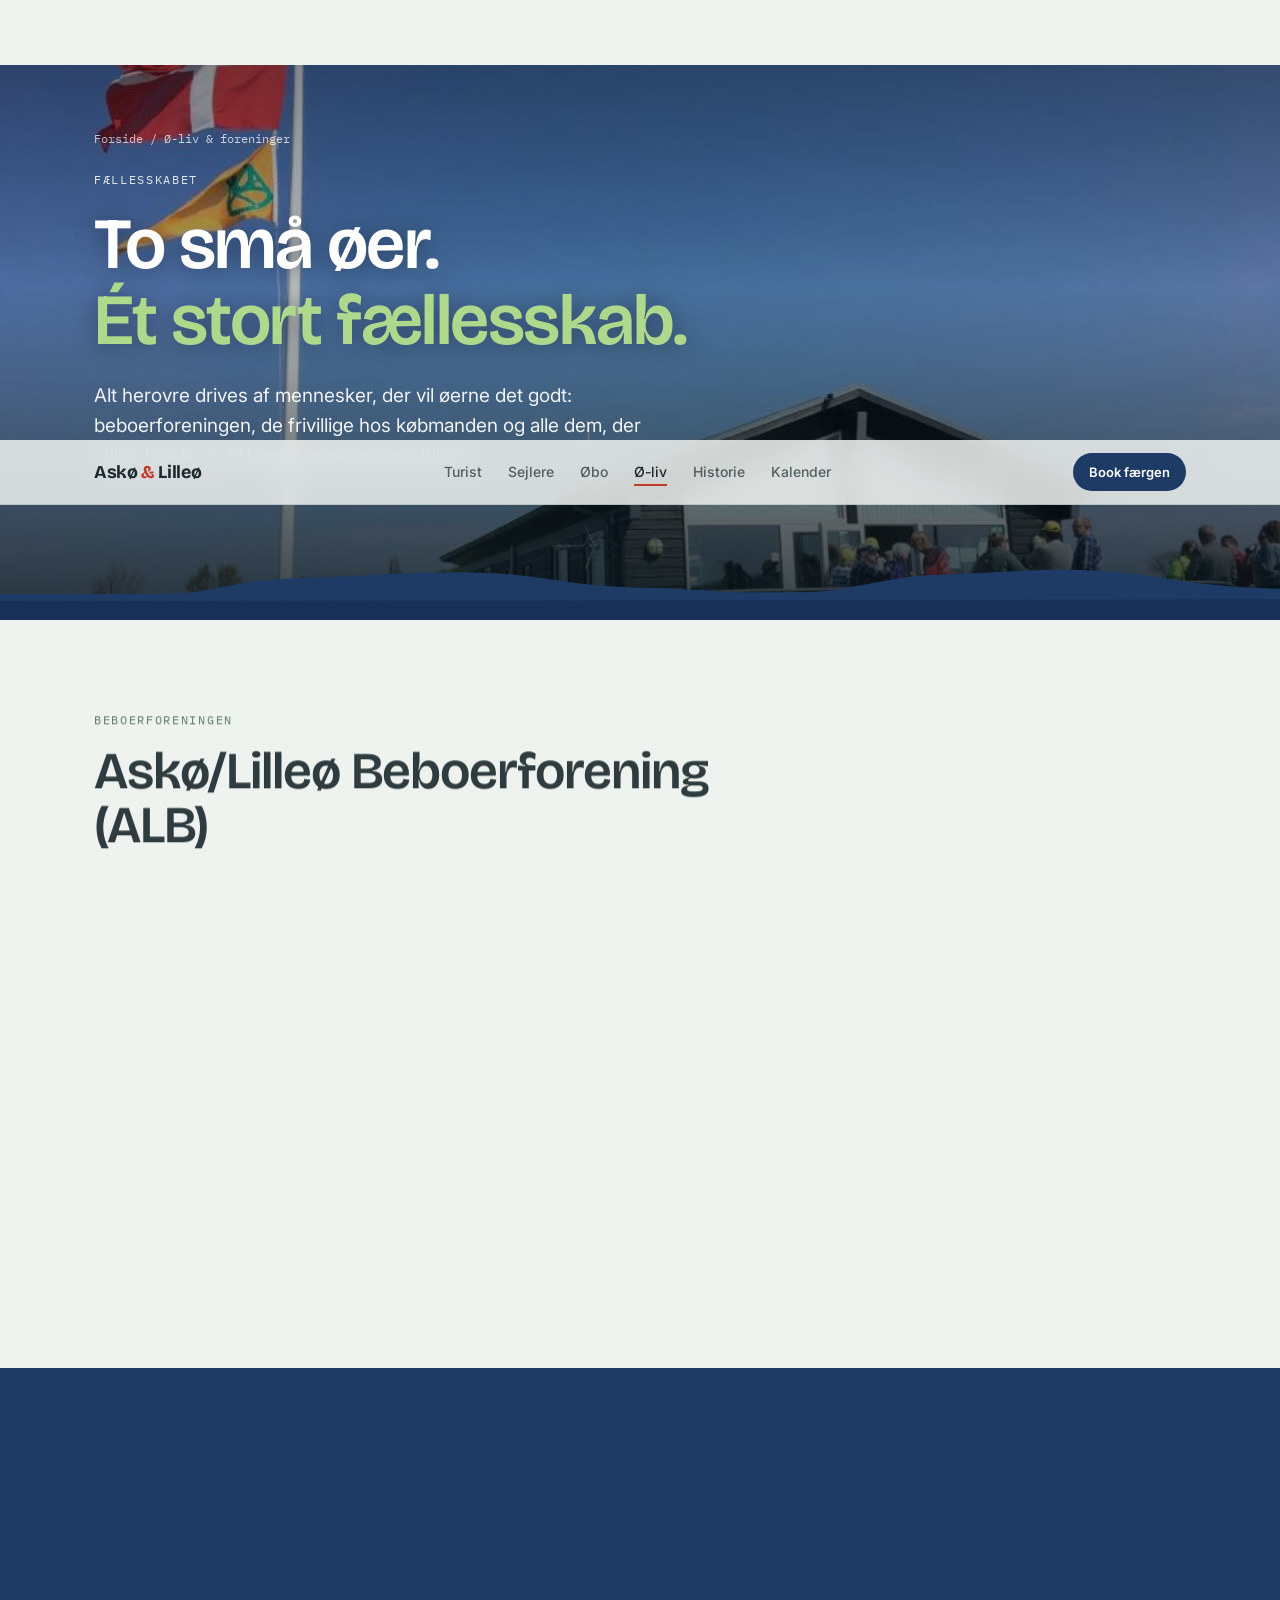
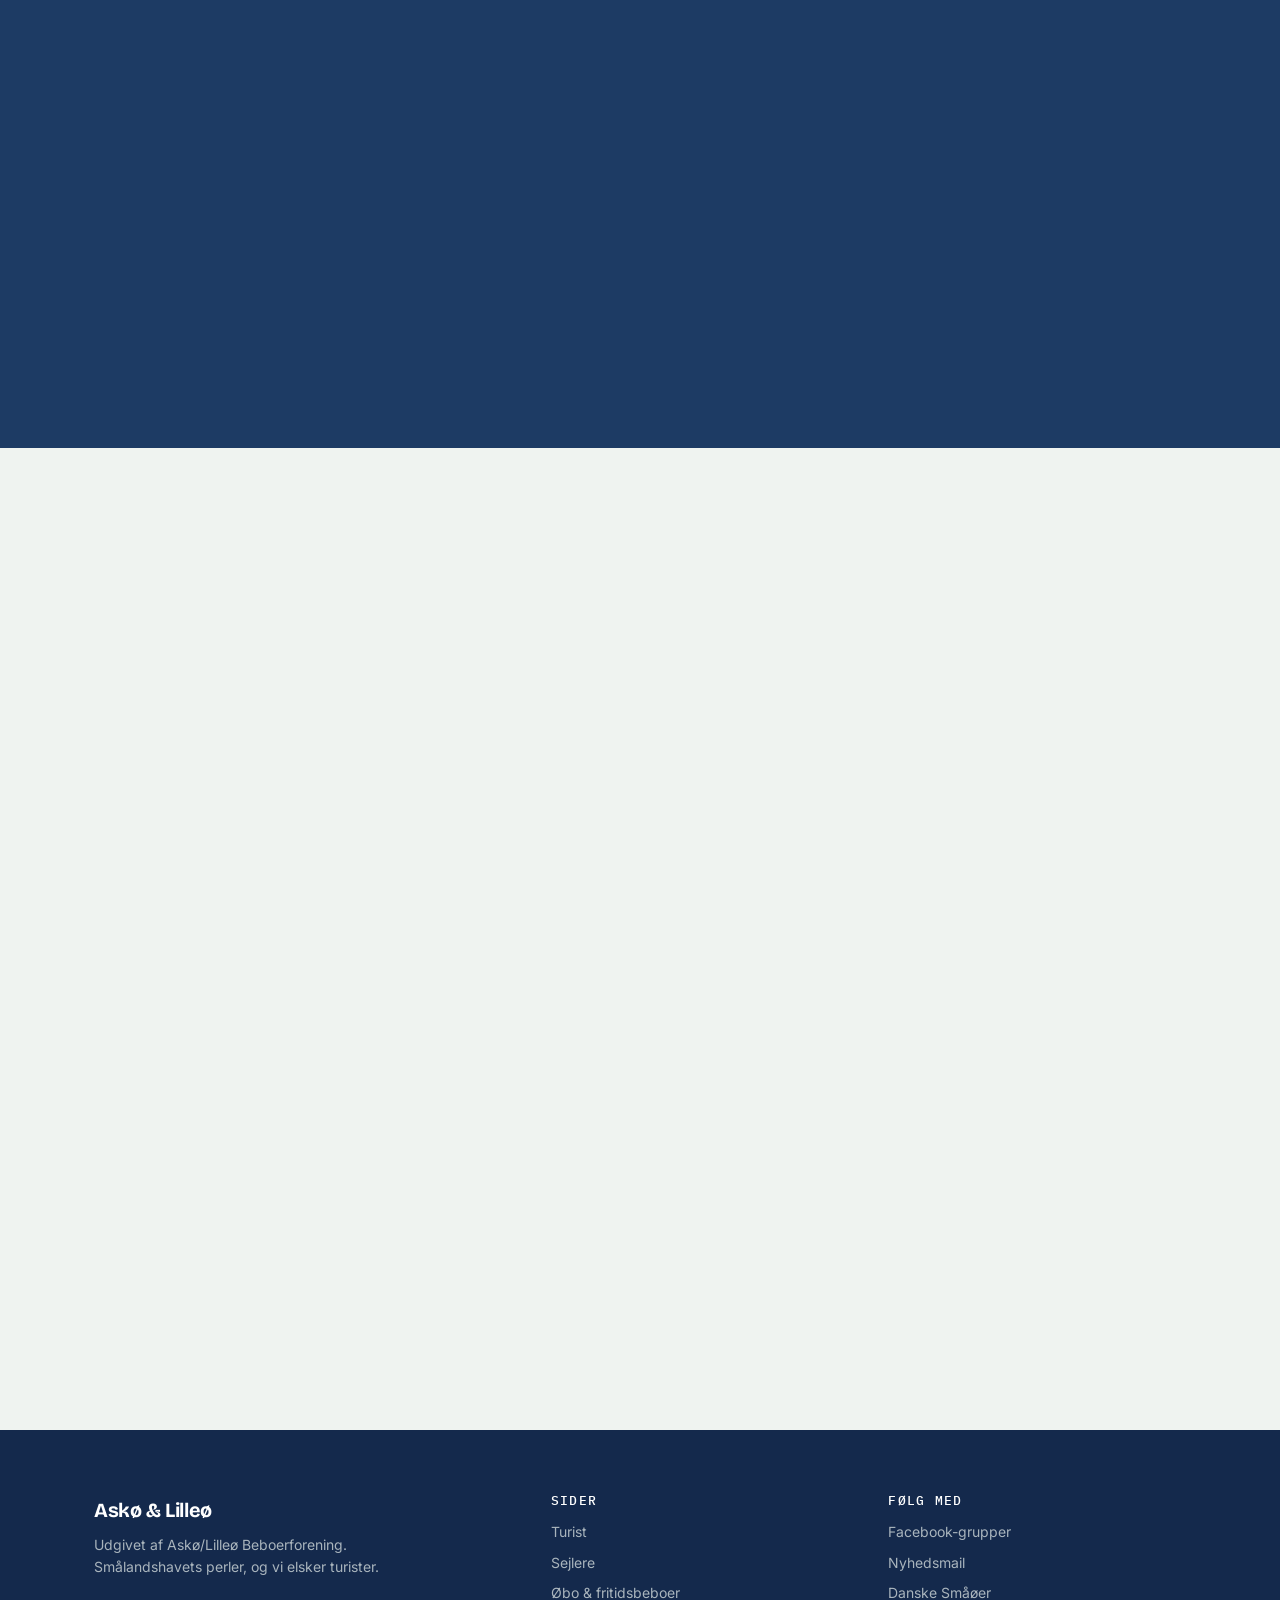
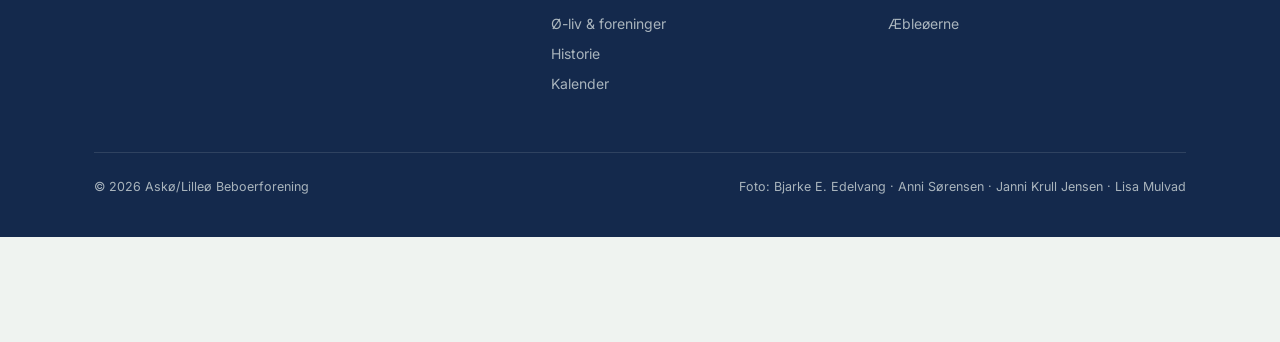
==== commit 6fcb1c0e: "Slå Ø-liv og Foreninger sammen til én side med viderestilling" ====
--- a/foreninger.html
+++ b/foreninger.html
@@ -2,172 +2,12 @@
 <html lang="da">
 <head>
 <meta charset="UTF-8">
-<meta name="viewport" content="width=device-width, initial-scale=1.0">
+<meta http-equiv="refresh" content="0; url=oe-liv.html#foreninger">
+<link rel="canonical" href="oe-liv.html">
 <title>Foreninger · Askø & Lilleø</title>
-<meta name="description" content="Alle foreninger på Askø og Lilleø samlet ét sted: beboerforening, sejlklub, grundejerforening, vandværk, menighedsråd, digelag, andelsforening og flere, med kontaktoplysninger og links.">
-<link rel="preconnect" href="https://fonts.googleapis.com">
-<link href="https://fonts.googleapis.com/css2?family=Bricolage+Grotesque:opsz,wght@12..96,300..800&family=Inter:wght@400;500;600&family=IBM+Plex+Mono:wght@400;500&display=swap" rel="stylesheet">
-<link rel="stylesheet" href="styles.css?v=17">
+<meta name="robots" content="noindex">
 </head>
 <body>
-
-<nav class="top">
-  <div class="wrap nav-inner">
-    <a class="brand" href="index.html">Askø <span>&</span> Lilleø</a>
-    <button class="burger" aria-label="Menu" aria-expanded="false">☰</button>
-    <ul class="nav-links">
-      <li><a href="turist.html">Turist</a></li>
-      <li><a href="sejlere.html">Sejlere</a></li>
-      <li><a href="oebo.html">Øbo</a></li>
-      <li><a href="oe-liv.html">Ø-liv</a></li>
-      <li><a href="foreninger.html">Foreninger</a></li>
-      <li><a href="historie.html">Historie</a></li>
-      <li><a href="kalender.html">Kalender</a></li>
-    </ul>
-    <a class="nav-cta" href="https://lolland-ferry.teambooking.dk/new-booking?lang=da-DK">Book færgen</a>
-  </div>
-</nav>
-
-<header class="hero sub hero--foto hero--ph">
-  <span class="ph-chip">📷 Hero-foto mangler: fælles arbejdsdag eller generalforsamling</span>
-  <div class="wrap">
-    <p class="brod"><a href="index.html">Forside</a> / Foreninger</p>
-    <p class="eyebrow">Foreningslivet</p>
-    <h1>Ni foreninger.<br><em>To øer.</em></h1>
-    <p class="hero-lede">To små øer med et usædvanligt rigt foreningsliv. Her er dem, vi har fundet, med kontaktoplysninger, hvad de laver, og link til hjemmesiden, hvis de har en.</p>
-  </div>
-  <svg class="horizon" viewBox="0 0 1440 120" preserveAspectRatio="none" aria-hidden="true">
-    <path d="M0,90 L180,90 C240,90 260,74 340,72 C420,70 460,64 540,66 C600,67 640,80 700,82 L760,84 C790,85 810,88 840,88 L900,88 C960,88 990,70 1060,68 C1130,66 1170,60 1240,64 C1300,67 1340,82 1440,84 L1440,120 L0,120 Z" fill="#1D3B64"/>
-    <path d="M0,98 L1440,96 L1440,120 L0,120 Z" fill="#14294C" opacity=".6"/>
-  </svg>
-</header>
-
-<section>
-  <div class="wrap">
-    <p class="sek-label reveal">Fællesskab & tro</p>
-    <h2 class="reveal">Dem, der samler øerne</h2>
-    <div class="info-liste">
-      <div class="info-punkt reveal">
-        <h3>Askø/Lilleø Beboerforening (ALB)</h3>
-        <p>Samler helårs- og fritidsbeboere, taler øernes sag over for kommune og myndigheder, udgiver nyhedsmail og står bag årets fælles arrangementer, fra sommerudflugt til julebanko. Det er også ALB, der driver denne hjemmeside. Stiftet 2008.</p>
-        <p><a href="oe-liv.html">Læs mere om ALB</a> · <a href="https://www.facebook.com/groups/41350540776">Facebook-gruppe →</a></p>
-      </div>
-      <div class="info-punkt reveal">
-        <h3>Askø Sejlklub</h3>
-        <p>Driver Askø Havn på øens sydspids: 60 bådpladser, havnehus og havnefogedfunktion siden 2013. Stiftet 24. maj 1980. Faste punkter på året: standerhejsning om foråret og standerstrygning med gule ærter om efteråret.</p>
-        <p><a href="sejlere.html">Praktisk for gæstesejlere</a> · <a href="https://xn--ask-sejlklub-xjb.dk">Askø Sejlklub →</a></p>
-      </div>
-      <div class="info-punkt reveal">
-        <h3>Askø-Lilleø Sogn (Menighedsråd)</h3>
-        <p>Menighedsrådet driver Askø Kirke og står bag gudstjenester og kirkelige arrangementer, som grillftermiddage med gudstjeneste. Kirken ligger på Askø Kirkevej 1.</p>
-        <p>E-mail: <a href="mailto:askoe.sogn@km.dk">askoe.sogn@km.dk</a> · <a href="https://sogn.dk/askoe">Askø Sogn →</a></p>
-      </div>
-    </div>
-    <div class="foto-ramme reveal" style="margin-top:36px">
-      <img src="images/standerhejsning.jpg" alt="Standerhejsning ved Askø Sejlklub, med flag hejst foran havnehuset" loading="lazy">
-    </div>
-    <p class="foto-tekst reveal">Standerhejsning ved Askø Sejlklub, en fast tradition hvert forår.</p>
-  </div>
-</section>
-
-<section class="moerk">
-  <div class="wrap">
-    <p class="sek-label reveal">Drift, vand & kyst</p>
-    <h2 class="reveal">Dem, der holder øen kørende</h2>
-    <div class="grid-3" style="margin-top:44px">
-      <div class="kort reveal" style="background:rgba(232,240,236,.06);border-color:rgba(232,240,236,.15)">
-        <span class="ikon">🏘</span>
-        <h3>Askø Strandvig Grundejerforening & Vandværk</h3>
-        <p style="color:rgba(232,240,236,.7)">Repræsenterer ca. 250 sommerhusgrunde og vedligeholder veje, kloakker, rensningsanlæg og legeplads. Vandværket er en søsterforening med samme bestyrelse og leverer vand til hele Askø. Udgiver bladet "AskøNyt" fire gange årligt.</p>
-        <p style="color:rgba(232,240,236,.7)">Formand Per Skov Madsen, tlf. <a href="tel:+4521733849" style="color:var(--blomst)">21 73 38 49</a><br>Kasserer Susanne Landt, tlf. <a href="tel:+4522226923" style="color:var(--blomst)">22 22 69 23</a></p>
-        <a class="pil" style="color:var(--blomst)" href="http://www.askoe-nyt.dk">Askø Strandvig Grundejerforening →</a>
-      </div>
-      <div class="kort reveal" style="background:rgba(232,240,236,.06);border-color:rgba(232,240,236,.15)">
-        <span class="ikon">🌊</span>
-        <h3>Askø Digelag</h3>
-        <p style="color:rgba(232,240,236,.7)">Vedligeholder diget og kystbeskyttelsen omkring Askø. Ingen egen hjemmeside. Kontakt via Grundejerforeningen eller spørg en lokal.</p>
-      </div>
-      <div class="kort reveal" style="background:rgba(232,240,236,.06);border-color:rgba(232,240,236,.15)">
-        <span class="ikon">💧</span>
-        <h3>Landindvindingslaget Askø Kirkevig</h3>
-        <p style="color:rgba(232,240,236,.7)">Også kendt som Pumpelaget Askø Kirkevig. Står for afvanding og pumpning af de lavtliggende arealer ved Kirkevig. Vedtægter og referater hostes på Grundejerforeningens hjemmeside.</p>
-        <a class="pil" style="color:var(--blomst)" href="http://www.askoe-nyt.dk/landindvindingslaget-ask%C3%B8-kirkevig">Se dokumenter →</a>
-      </div>
-    </div>
-  </div>
-</section>
-
-<section class="tight">
-  <div class="wrap">
-    <p class="sek-label reveal">Handel & fritid</p>
-    <h2 class="reveal">Dem, der giver øen liv</h2>
-    <div class="info-liste">
-      <div class="info-punkt reveal">
-        <h3>Askø Andelsforening (Askø Købmandshandel)</h3>
-        <p>Non-profit andelsforening, der driver øens eneste butik med frivillige kræfter: kaffe, kage, lokale varer og forudbestilling. Uden andelsforeningen var der ingen butik på øen.</p>
-        <p><a href="http://www.askoe-koebmand.dk">Askø Købmand →</a></p>
-      </div>
-      <div class="info-punkt reveal">
-        <h3>Askø Butiksforening</h3>
-        <p>Ejer bygningen, som købmanden lejer på favorable vilkår. Stiftet i 1983, da den lokale Brugsen lukkede, og har siden stået for vedligehold og modernisering af bygningen, blandt andet solceller og fryserum. Ingen egen hjemmeside.</p>
-      </div>
-      <div class="info-punkt reveal">
-        <h3>Askø Jagtforening</h3>
-        <p>Lokal jagtforening for øens jægere. Ingen egen hjemmeside. Spørg lokalt eller i øernes Facebook-grupper, hvis du vil vide mere.</p>
-        <p><a href="oe-liv.html#facebook">Øernes Facebook-grupper →</a></p>
-      </div>
-    </div>
-  </div>
-</section>
-
-<section class="tight">
-  <div class="wrap reveal">
-    <div class="cta-banner">
-      <div>
-        <h2>Mangler der en forening?</h2>
-        <p>Denne liste er sat sammen ud fra det, vi kunne finde. Kender du en forening, der bør med, så sig til i Facebook-grupperne.</p>
-      </div>
-      <a class="btn" href="oe-liv.html#facebook">Skriv til os</a>
-    </div>
-  </div>
-</section>
-
-<footer>
-  <div class="wrap">
-    <div class="foot-grid">
-      <div>
-        <a class="brand" href="index.html">Askø & Lilleø</a>
-        <p>Udgivet af Askø/Lilleø Beboerforening.<br>Smålandshavets perler, og vi elsker turister.</p>
-      </div>
-      <div>
-        <h4>Sider</h4>
-        <ul>
-          <li><a href="turist.html">Turist</a></li>
-          <li><a href="sejlere.html">Sejlere</a></li>
-          <li><a href="oebo.html">Øbo & fritidsbeboer</a></li>
-          <li><a href="oe-liv.html">Ø-liv & foreninger</a></li>
-          <li><a href="foreninger.html">Foreninger</a></li>
-          <li><a href="historie.html">Historie</a></li>
-          <li><a href="kalender.html">Kalender</a></li>
-        </ul>
-      </div>
-      <div>
-        <h4>Følg med</h4>
-        <ul>
-          <li><a href="oe-liv.html#facebook">Facebook-grupper</a></li>
-          <li><a href="oebo.html#nyhedsmail">Nyhedsmail</a></li>
-          <li><a href="https://danske-smaaoer.dk">Danske Småøer</a></li>
-          <li><a href="https://æbleøerne.dk">Æbleøerne</a></li>
-        </ul>
-      </div>
-    </div>
-    <div class="foot-bund">
-      <span>© 2026 Askø/Lilleø Beboerforening</span>
-      <span>Foto: Bjarke E. Edelvang · Anni Sørensen · Janni Krull Jensen · Lisa Mulvad</span>
-    </div>
-  </div>
-</footer>
-
-<script src="script.js"></script>
+<p>Foreningerne er flyttet til <a href="oe-liv.html#foreninger">Ø-liv & foreninger</a>. Du sendes videre…</p>
 </body>
 </html>
